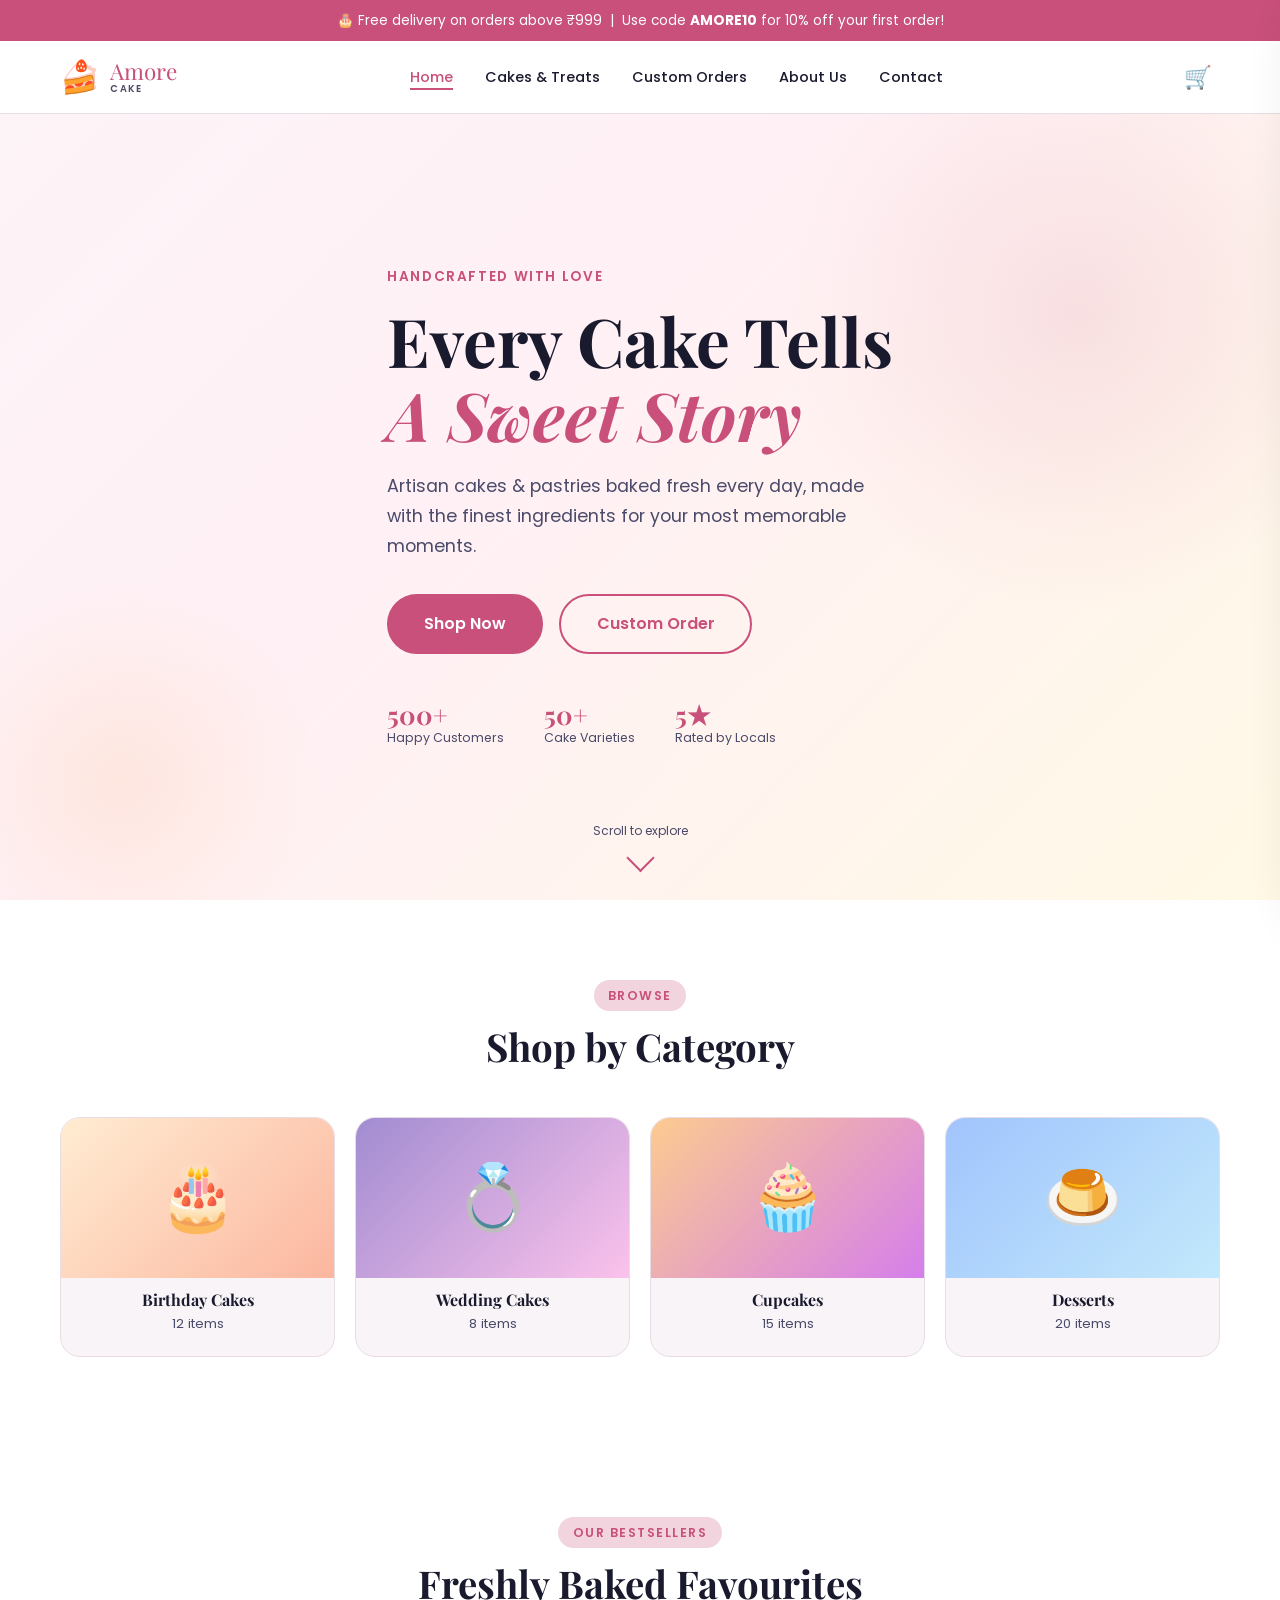
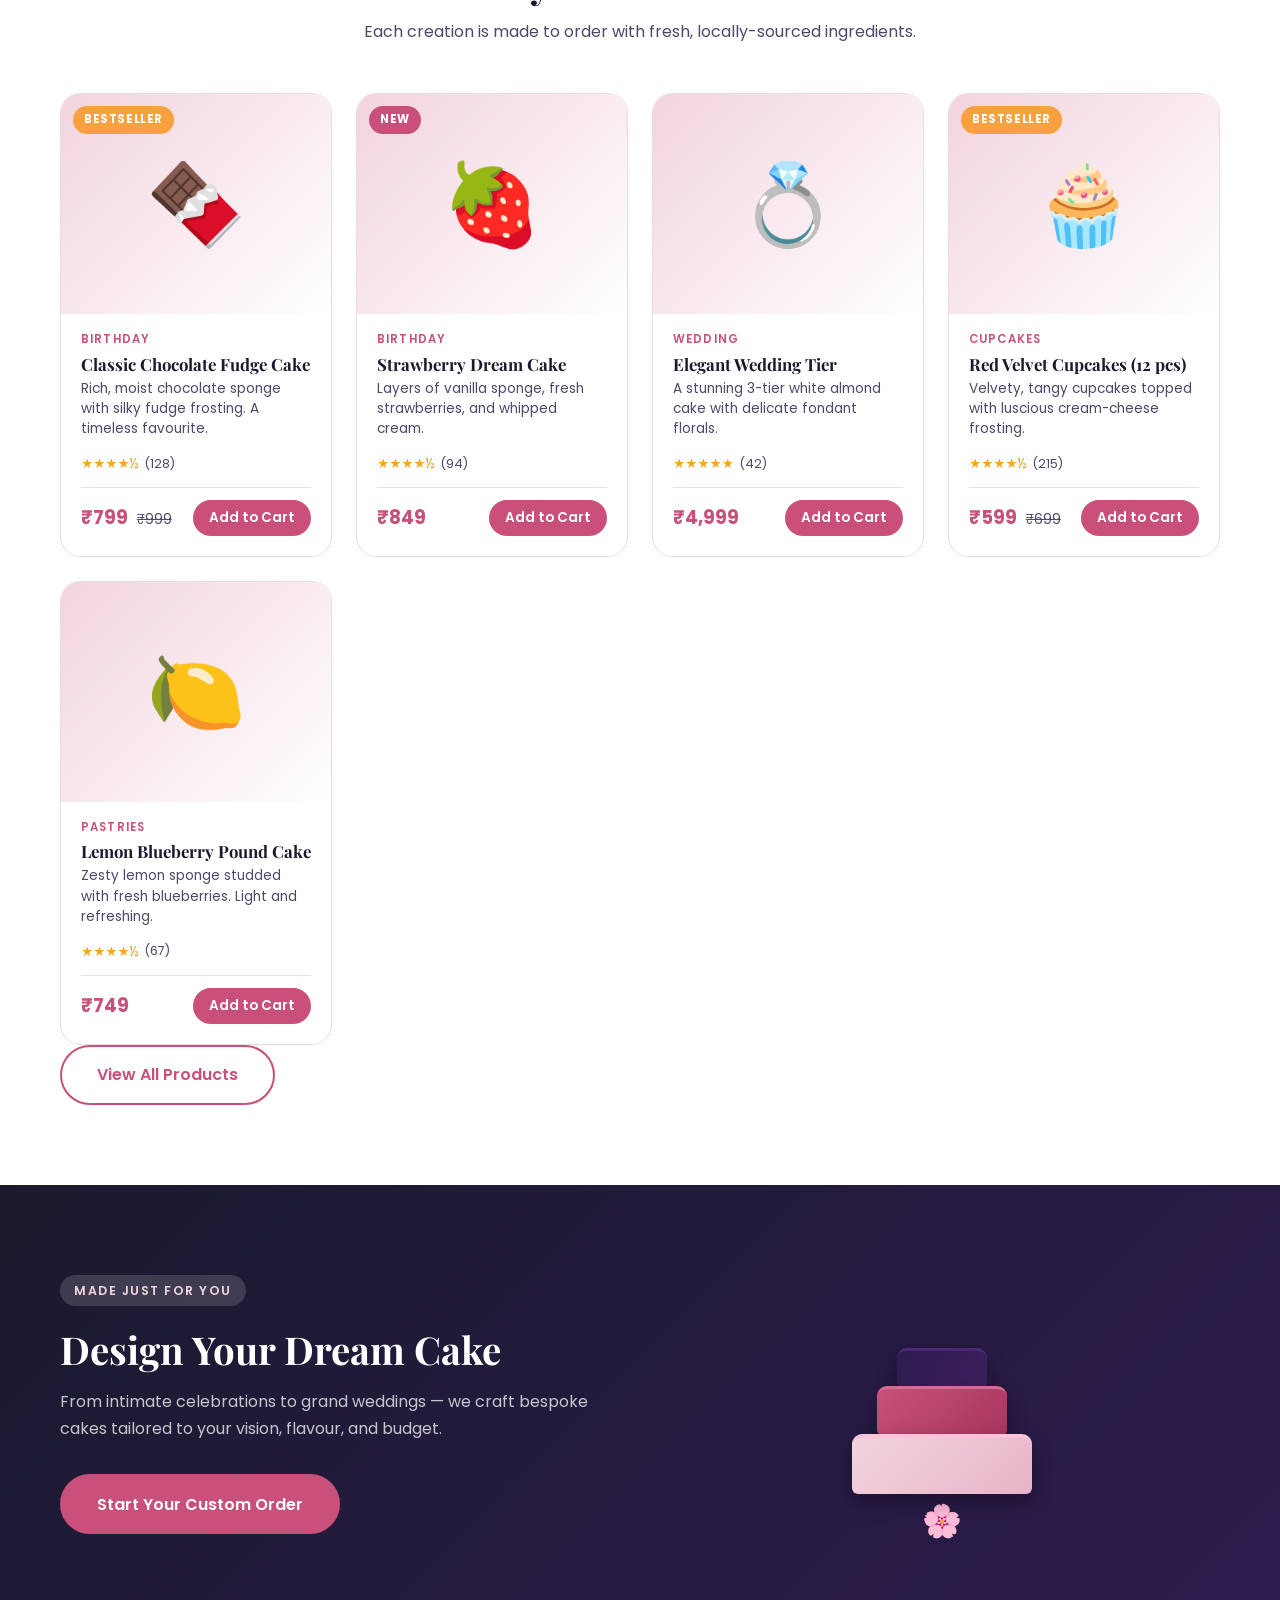
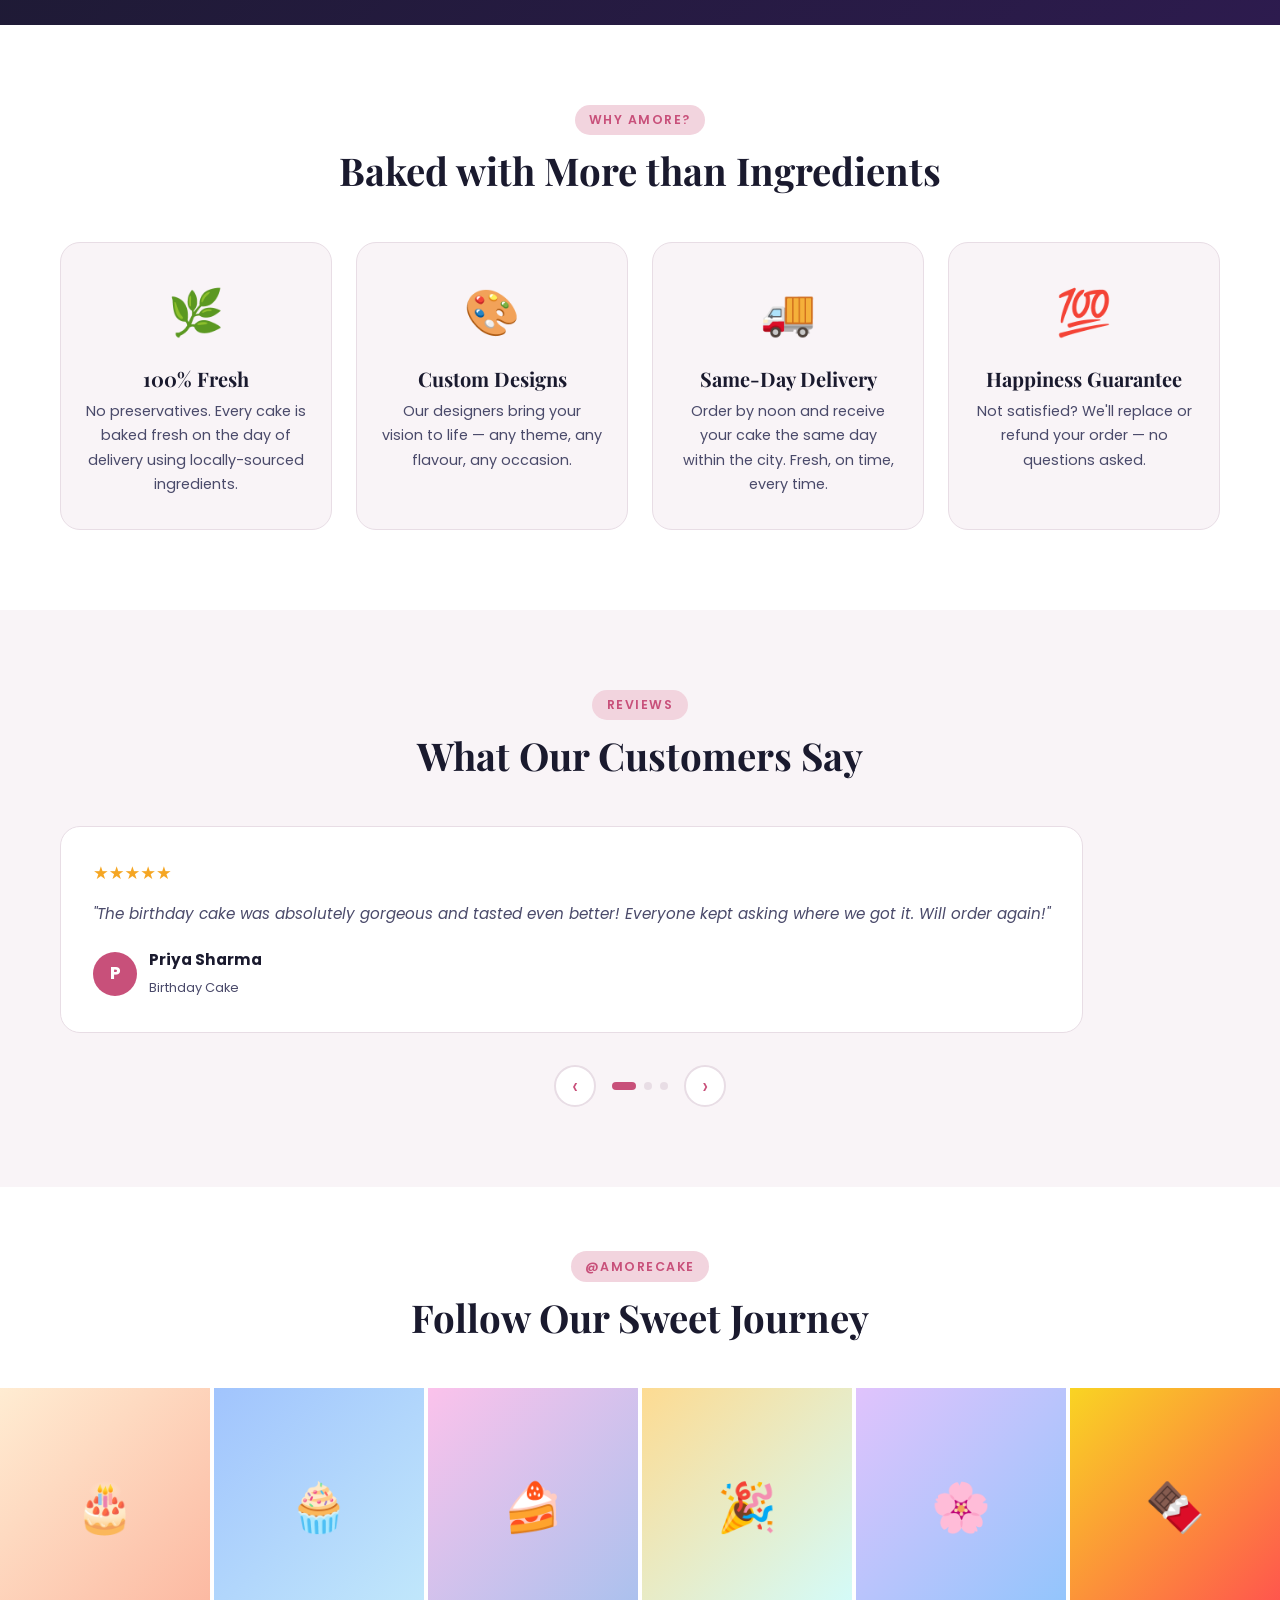
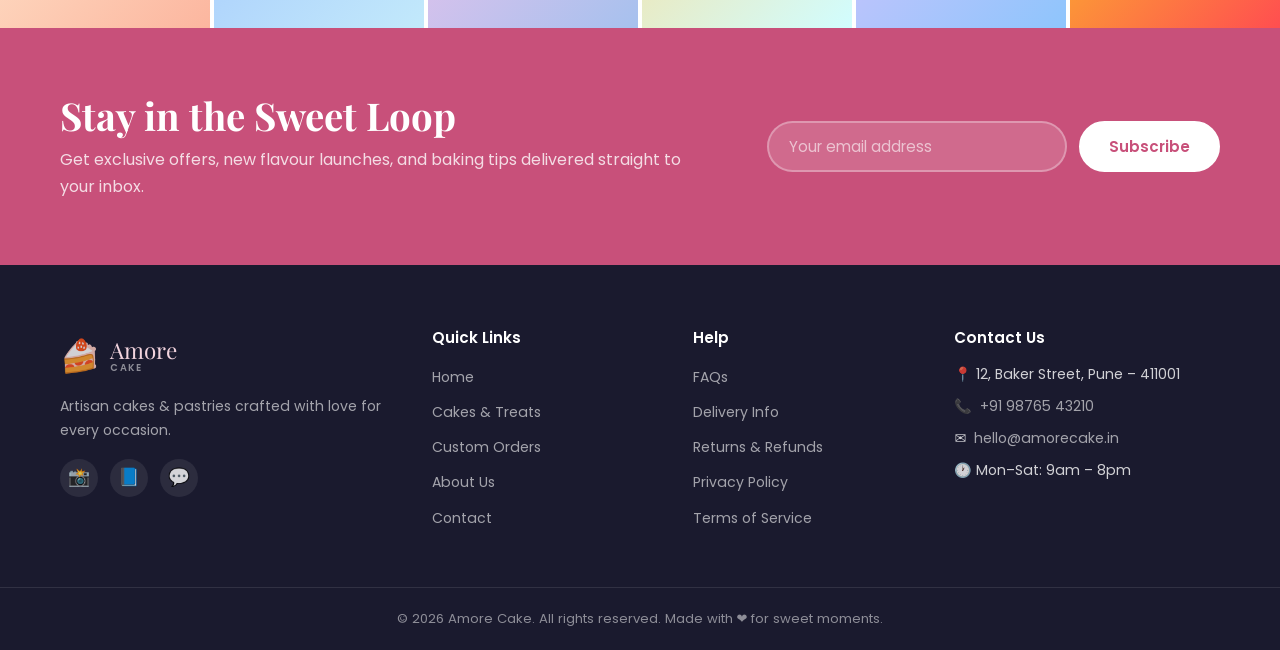
==== index.html @ 4c676cd7 "feat: build complete Amore Cake e-commerce website Co-authored-by: bms2025atulchaurasiya-droid <2243" ====
<!DOCTYPE html>
<html lang="en">
<head>
  <meta charset="UTF-8" />
  <meta name="viewport" content="width=device-width, initial-scale=1.0" />
  <title>Amore Cake – Handcrafted Cakes &amp; Pastries</title>
  <meta name="description" content="Amore Cake – artisan cakes and pastries baked fresh daily. Order custom cakes, cupcakes, and more for every occasion." />
  <link rel="preconnect" href="https://fonts.googleapis.com" />
  <link rel="preconnect" href="https://fonts.gstatic.com" crossorigin />
  <link href="https://fonts.googleapis.com/css2?family=Playfair+Display:ital,wght@0,400;0,700;1,400&family=Poppins:wght@300;400;500;600&display=swap" rel="stylesheet" />
  <link rel="stylesheet" href="css/style.css" />
</head>
<body>

  <!-- ===== ANNOUNCEMENT BAR ===== -->
  <div class="announcement-bar">
    🎂 Free delivery on orders above ₹999 &nbsp;|&nbsp; Use code <strong>AMORE10</strong> for 10% off your first order!
  </div>

  <!-- ===== HEADER / NAV ===== -->
  <header class="site-header" id="site-header">
    <div class="container header-inner">
      <a href="index.html" class="logo">
        <span class="logo-icon">🍰</span>
        <div class="logo-text">
          <span class="logo-main">Amore</span>
          <span class="logo-sub">CAKE</span>
        </div>
      </a>

      <nav class="main-nav" id="main-nav">
        <ul>
          <li><a href="index.html" class="active">Home</a></li>
          <li><a href="products.html">Cakes &amp; Treats</a></li>
          <li><a href="products.html#custom">Custom Orders</a></li>
          <li><a href="about.html">About Us</a></li>
          <li><a href="about.html#contact">Contact</a></li>
        </ul>
      </nav>

      <div class="header-actions">
        <button class="btn-icon cart-toggle" id="cart-toggle" aria-label="Shopping cart">
          🛒
          <span class="cart-count" id="cart-count">0</span>
        </button>
        <button class="btn-hamburger" id="hamburger" aria-label="Toggle menu">
          <span></span><span></span><span></span>
        </button>
      </div>
    </div>
  </header>

  <!-- ===== CART DRAWER ===== -->
  <div class="cart-overlay" id="cart-overlay"></div>
  <aside class="cart-drawer" id="cart-drawer" aria-label="Shopping cart">
    <div class="cart-header">
      <h2>Your Cart</h2>
      <button class="btn-icon cart-close" id="cart-close" aria-label="Close cart">✕</button>
    </div>
    <div class="cart-items" id="cart-items">
      <p class="cart-empty">Your cart is empty 🍰</p>
    </div>
    <div class="cart-footer" id="cart-footer" style="display:none">
      <div class="cart-subtotal">
        <span>Subtotal</span>
        <span id="cart-subtotal">₹0</span>
      </div>
      <p class="cart-note">Shipping calculated at checkout</p>
      <a href="#" class="btn btn-primary btn-block">Proceed to Checkout</a>
    </div>
  </aside>

  <!-- ===== HERO ===== -->
  <section class="hero">
    <div class="hero-bg"></div>
    <div class="container hero-content">
      <span class="hero-eyebrow">Handcrafted with Love</span>
      <h1 class="hero-title">Every Cake Tells<br /><em>A Sweet Story</em></h1>
      <p class="hero-desc">Artisan cakes &amp; pastries baked fresh every day, made with the finest ingredients for your most memorable moments.</p>
      <div class="hero-actions">
        <a href="products.html" class="btn btn-primary btn-lg">Shop Now</a>
        <a href="products.html#custom" class="btn btn-outline btn-lg">Custom Order</a>
      </div>
      <div class="hero-stats">
        <div class="stat"><strong>500+</strong><span>Happy Customers</span></div>
        <div class="stat"><strong>50+</strong><span>Cake Varieties</span></div>
        <div class="stat"><strong>5★</strong><span>Rated by Locals</span></div>
      </div>
    </div>
    <div class="hero-scroll-hint">
      <span>Scroll to explore</span>
      <div class="scroll-arrow"></div>
    </div>
  </section>

  <!-- ===== CATEGORIES ===== -->
  <section class="section categories-section">
    <div class="container">
      <div class="section-header">
        <span class="section-tag">Browse</span>
        <h2>Shop by Category</h2>
      </div>
      <div class="categories-grid">
        <a href="products.html?cat=birthday" class="category-card">
          <div class="category-img cat-birthday"></div>
          <h3>Birthday Cakes</h3>
          <span>12 items</span>
        </a>
        <a href="products.html?cat=wedding" class="category-card">
          <div class="category-img cat-wedding"></div>
          <h3>Wedding Cakes</h3>
          <span>8 items</span>
        </a>
        <a href="products.html?cat=cupcakes" class="category-card">
          <div class="category-img cat-cupcakes"></div>
          <h3>Cupcakes</h3>
          <span>15 items</span>
        </a>
        <a href="products.html?cat=desserts" class="category-card">
          <div class="category-img cat-desserts"></div>
          <h3>Desserts</h3>
          <span>20 items</span>
        </a>
      </div>
    </div>
  </section>

  <!-- ===== FEATURED PRODUCTS ===== -->
  <section class="section products-section" id="featured">
    <div class="container">
      <div class="section-header">
        <span class="section-tag">Our Bestsellers</span>
        <h2>Freshly Baked Favourites</h2>
        <p>Each creation is made to order with fresh, locally-sourced ingredients.</p>
      </div>
      <div class="products-grid" id="featured-grid">
        <!-- Dynamically rendered by JS -->
      </div>
      <div class="section-cta">
        <a href="products.html" class="btn btn-outline btn-lg">View All Products</a>
      </div>
    </div>
  </section>

  <!-- ===== CUSTOM ORDER BANNER ===== -->
  <section class="custom-banner">
    <div class="container custom-banner-inner">
      <div class="custom-banner-text">
        <span class="section-tag light">Made Just for You</span>
        <h2>Design Your Dream Cake</h2>
        <p>From intimate celebrations to grand weddings — we craft bespoke cakes tailored to your vision, flavour, and budget.</p>
        <a href="products.html#custom" class="btn btn-primary btn-lg">Start Your Custom Order</a>
      </div>
      <div class="custom-banner-visual">
        <div class="cake-3d">
          <div class="cake-tier tier-3"></div>
          <div class="cake-tier tier-2"></div>
          <div class="cake-tier tier-1"></div>
          <div class="cake-topper">🌸</div>
        </div>
      </div>
    </div>
  </section>

  <!-- ===== WHY US ===== -->
  <section class="section why-section">
    <div class="container">
      <div class="section-header">
        <span class="section-tag">Why Amore?</span>
        <h2>Baked with More than Ingredients</h2>
      </div>
      <div class="why-grid">
        <div class="why-card">
          <div class="why-icon">🌿</div>
          <h3>100% Fresh</h3>
          <p>No preservatives. Every cake is baked fresh on the day of delivery using locally-sourced ingredients.</p>
        </div>
        <div class="why-card">
          <div class="why-icon">🎨</div>
          <h3>Custom Designs</h3>
          <p>Our designers bring your vision to life — any theme, any flavour, any occasion.</p>
        </div>
        <div class="why-card">
          <div class="why-icon">🚚</div>
          <h3>Same-Day Delivery</h3>
          <p>Order by noon and receive your cake the same day within the city. Fresh, on time, every time.</p>
        </div>
        <div class="why-card">
          <div class="why-icon">💯</div>
          <h3>Happiness Guarantee</h3>
          <p>Not satisfied? We'll replace or refund your order — no questions asked.</p>
        </div>
      </div>
    </div>
  </section>

  <!-- ===== TESTIMONIALS ===== -->
  <section class="section testimonials-section">
    <div class="container">
      <div class="section-header">
        <span class="section-tag">Reviews</span>
        <h2>What Our Customers Say</h2>
      </div>
      <div class="testimonials-carousel" id="testimonials-carousel">
        <div class="testimonial-track" id="testimonial-track">
          <div class="testimonial-card">
            <div class="testimonial-stars">★★★★★</div>
            <p>"The birthday cake was absolutely gorgeous and tasted even better! Everyone kept asking where we got it. Will order again!"</p>
            <div class="testimonial-author">
              <div class="author-avatar">P</div>
              <div><strong>Priya Sharma</strong><span>Birthday Cake</span></div>
            </div>
          </div>
          <div class="testimonial-card">
            <div class="testimonial-stars">★★★★★</div>
            <p>"Ordered a 3-tier wedding cake and it was nothing short of perfection. The team was professional and delivered on time."</p>
            <div class="testimonial-author">
              <div class="author-avatar">R</div>
              <div><strong>Rahul &amp; Neha</strong><span>Wedding Cake</span></div>
            </div>
          </div>
          <div class="testimonial-card">
            <div class="testimonial-stars">★★★★★</div>
            <p>"The red velvet cupcakes are to die for. I order a dozen every week. Best cupcakes in the city, hands down!"</p>
            <div class="testimonial-author">
              <div class="author-avatar">A</div>
              <div><strong>Anika Joshi</strong><span>Cupcakes</span></div>
            </div>
          </div>
          <div class="testimonial-card">
            <div class="testimonial-stars">★★★★★</div>
            <p>"Custom cake for my daughter's graduation — the design matched exactly what I described. Truly impressive work!"</p>
            <div class="testimonial-author">
              <div class="author-avatar">S</div>
              <div><strong>Sunita Verma</strong><span>Custom Cake</span></div>
            </div>
          </div>
          <div class="testimonial-card">
            <div class="testimonial-stars">★★★★★</div>
            <p>"Same-day delivery actually worked! Got the cake within 3 hours of ordering. Tasted amazing and looked stunning."</p>
            <div class="testimonial-author">
              <div class="author-avatar">K</div>
              <div><strong>Karan Mehta</strong><span>Same-Day Delivery</span></div>
            </div>
          </div>
        </div>
      </div>
      <div class="carousel-controls">
        <button class="carousel-btn" id="carousel-prev" aria-label="Previous">‹</button>
        <div class="carousel-dots" id="carousel-dots"></div>
        <button class="carousel-btn" id="carousel-next" aria-label="Next">›</button>
      </div>
    </div>
  </section>

  <!-- ===== INSTAGRAM / GALLERY STRIP ===== -->
  <section class="gallery-section">
    <div class="container">
      <div class="section-header">
        <span class="section-tag">@amorecake</span>
        <h2>Follow Our Sweet Journey</h2>
      </div>
    </div>
    <div class="gallery-strip">
      <div class="gallery-item gi-1"></div>
      <div class="gallery-item gi-2"></div>
      <div class="gallery-item gi-3"></div>
      <div class="gallery-item gi-4"></div>
      <div class="gallery-item gi-5"></div>
      <div class="gallery-item gi-6"></div>
    </div>
  </section>

  <!-- ===== NEWSLETTER ===== -->
  <section class="newsletter-section">
    <div class="container newsletter-inner">
      <div class="newsletter-text">
        <h2>Stay in the Sweet Loop</h2>
        <p>Get exclusive offers, new flavour launches, and baking tips delivered straight to your inbox.</p>
      </div>
      <form class="newsletter-form" id="newsletter-form">
        <input type="email" placeholder="Your email address" required aria-label="Email address" />
        <button type="submit" class="btn btn-primary">Subscribe</button>
      </form>
    </div>
  </section>

  <!-- ===== FOOTER ===== -->
  <footer class="site-footer">
    <div class="container footer-grid">
      <div class="footer-brand">
        <a href="index.html" class="logo">
          <span class="logo-icon">🍰</span>
          <div class="logo-text">
            <span class="logo-main">Amore</span>
            <span class="logo-sub">CAKE</span>
          </div>
        </a>
        <p>Artisan cakes &amp; pastries crafted with love for every occasion.</p>
        <div class="social-links">
          <a href="#" aria-label="Instagram" class="social-link">📸</a>
          <a href="#" aria-label="Facebook" class="social-link">📘</a>
          <a href="#" aria-label="WhatsApp" class="social-link">💬</a>
        </div>
      </div>

      <div class="footer-links">
        <h4>Quick Links</h4>
        <ul>
          <li><a href="index.html">Home</a></li>
          <li><a href="products.html">Cakes &amp; Treats</a></li>
          <li><a href="products.html#custom">Custom Orders</a></li>
          <li><a href="about.html">About Us</a></li>
          <li><a href="about.html#contact">Contact</a></li>
        </ul>
      </div>

      <div class="footer-links">
        <h4>Help</h4>
        <ul>
          <li><a href="#">FAQs</a></li>
          <li><a href="#">Delivery Info</a></li>
          <li><a href="#">Returns &amp; Refunds</a></li>
          <li><a href="#">Privacy Policy</a></li>
          <li><a href="#">Terms of Service</a></li>
        </ul>
      </div>

      <div class="footer-contact">
        <h4>Contact Us</h4>
        <ul>
          <li>📍 12, Baker Street, Pune – 411001</li>
          <li>📞 <a href="tel:+919876543210">+91 98765 43210</a></li>
          <li>✉️ <a href="mailto:hello@amorecake.in">hello@amorecake.in</a></li>
          <li>🕐 Mon–Sat: 9am – 8pm</li>
        </ul>
      </div>
    </div>
    <div class="footer-bottom">
      <p>&copy; 2026 Amore Cake. All rights reserved. Made with ❤️ for sweet moments.</p>
    </div>
  </footer>

  <!-- ===== TOAST NOTIFICATION ===== -->
  <div class="toast" id="toast"></div>

  <script src="js/main.js"></script>
</body>
</html>
---- css/style.css ----
/* =========================================================
   Amore Cake – Global Stylesheet
   ========================================================= */

/* ---------- CSS Custom Properties ---------- */
:root {
  --color-primary:   #c8507a;
  --color-primary-d: #a8365e;
  --color-primary-l: #f2d4de;
  --color-accent:    #f9a03f;
  --color-dark:      #1a1a2e;
  --color-mid:       #4a4a6a;
  --color-light:     #f9f4f7;
  --color-white:     #ffffff;
  --color-border:    #e8dde5;

  --font-heading: 'Playfair Display', Georgia, serif;
  --font-body:    'Poppins', system-ui, sans-serif;

  --radius-sm:  6px;
  --radius-md:  12px;
  --radius-lg:  20px;
  --radius-xl:  30px;

  --shadow-sm:  0 2px 8px rgba(0,0,0,.06);
  --shadow-md:  0 6px 24px rgba(0,0,0,.10);
  --shadow-lg:  0 16px 48px rgba(0,0,0,.14);

  --transition: .25s cubic-bezier(.4,0,.2,1);

  --container: 1200px;
  --header-h:  72px;
}

/* ---------- Reset ---------- */
*, *::before, *::after { box-sizing: border-box; margin: 0; padding: 0; }
html { scroll-behavior: smooth; font-size: 16px; }
body {
  font-family: var(--font-body);
  color: var(--color-dark);
  background: var(--color-white);
  line-height: 1.7;
  overflow-x: hidden;
}
img { max-width: 100%; display: block; }
a { color: inherit; text-decoration: none; }
ul { list-style: none; }
button { cursor: pointer; border: none; background: none; font-family: inherit; }
input, select, textarea { font-family: inherit; }

/* ---------- Typography ---------- */
h1, h2, h3, h4 { font-family: var(--font-heading); line-height: 1.2; }
h1 { font-size: clamp(2rem, 5vw, 3.5rem); }
h2 { font-size: clamp(1.6rem, 3vw, 2.4rem); }
h3 { font-size: 1.25rem; }
p  { color: var(--color-mid); }
em { color: var(--color-primary); font-style: italic; }

/* ---------- Layout Utilities ---------- */
.container {
  max-width: var(--container);
  margin: 0 auto;
  padding: 0 1.25rem;
}
.section { padding: 5rem 0; }
.section-header {
  text-align: center;
  margin-bottom: 3rem;
}
.section-header p { max-width: 560px; margin: .75rem auto 0; }

/* ---------- Section Tag ---------- */
.section-tag {
  display: inline-block;
  font-size: .78rem;
  font-weight: 600;
  letter-spacing: .12em;
  text-transform: uppercase;
  color: var(--color-primary);
  background: var(--color-primary-l);
  padding: .3rem .9rem;
  border-radius: var(--radius-xl);
  margin-bottom: .75rem;
}
.section-tag.light {
  color: var(--color-primary-l);
  background: rgba(255,255,255,.15);
}

/* ---------- Buttons ---------- */
.btn {
  display: inline-flex;
  align-items: center;
  justify-content: center;
  gap: .5rem;
  padding: .75rem 1.75rem;
  border-radius: var(--radius-xl);
  font-size: .95rem;
  font-weight: 600;
  transition: var(--transition);
  cursor: pointer;
  border: 2px solid transparent;
}
.btn-primary {
  background: var(--color-primary);
  color: var(--color-white);
  border-color: var(--color-primary);
}
.btn-primary:hover {
  background: var(--color-primary-d);
  border-color: var(--color-primary-d);
  transform: translateY(-2px);
  box-shadow: 0 8px 20px rgba(200,80,122,.35);
}
.btn-outline {
  background: transparent;
  color: var(--color-primary);
  border-color: var(--color-primary);
}
.btn-outline:hover {
  background: var(--color-primary);
  color: var(--color-white);
  transform: translateY(-2px);
}
.btn-lg  { padding: .9rem 2.2rem; font-size: 1rem; }
.btn-block { width: 100%; }
.btn-icon {
  position: relative;
  font-size: 1.4rem;
  padding: .35rem .5rem;
  border-radius: 50%;
  transition: var(--transition);
}
.btn-icon:hover { background: var(--color-primary-l); }

/* ---------- Announcement Bar ---------- */
.announcement-bar {
  background: var(--color-primary);
  color: var(--color-white);
  text-align: center;
  font-size: .85rem;
  padding: .55rem 1rem;
  position: relative;
  z-index: 101;
}
.announcement-bar strong { font-weight: 700; }

/* ---------- Header ---------- */
.site-header {
  position: sticky;
  top: 0;
  z-index: 100;
  background: rgba(255,255,255,.95);
  backdrop-filter: blur(12px);
  border-bottom: 1px solid var(--color-border);
  transition: box-shadow var(--transition);
}
.site-header.scrolled { box-shadow: var(--shadow-md); }
.header-inner {
  display: flex;
  align-items: center;
  justify-content: space-between;
  height: var(--header-h);
}

/* Logo */
.logo { display: flex; align-items: center; gap: .6rem; }
.logo-icon { font-size: 2rem; }
.logo-text { display: flex; flex-direction: column; line-height: 1.1; }
.logo-main { font-family: var(--font-heading); font-size: 1.4rem; color: var(--color-primary); }
.logo-sub  { font-size: .6rem; font-weight: 600; letter-spacing: .2em; color: var(--color-mid); }

/* Main Nav */
.main-nav ul {
  display: flex;
  gap: 2rem;
  align-items: center;
}
.main-nav a {
  font-size: .9rem;
  font-weight: 500;
  color: var(--color-dark);
  position: relative;
  padding-bottom: 3px;
}
.main-nav a::after {
  content: '';
  position: absolute;
  bottom: 0; left: 0;
  width: 0; height: 2px;
  background: var(--color-primary);
  transition: width var(--transition);
}
.main-nav a:hover::after,
.main-nav a.active::after { width: 100%; }
.main-nav a.active { color: var(--color-primary); }

/* Header Actions */
.header-actions { display: flex; align-items: center; gap: .75rem; }

/* Cart Count */
.cart-count {
  position: absolute;
  top: -4px; right: -4px;
  background: var(--color-primary);
  color: white;
  font-size: .6rem;
  font-weight: 700;
  width: 18px; height: 18px;
  border-radius: 50%;
  display: flex;
  align-items: center;
  justify-content: center;
  pointer-events: none;
}

/* Hamburger */
.btn-hamburger {
  display: none;
  flex-direction: column;
  gap: 5px;
  padding: .4rem;
  border-radius: var(--radius-sm);
}
.btn-hamburger span {
  display: block;
  width: 24px; height: 2px;
  background: var(--color-dark);
  transition: var(--transition);
}
.btn-hamburger.open span:nth-child(1) { transform: rotate(45deg) translate(5px, 5px); }
.btn-hamburger.open span:nth-child(2) { opacity: 0; }
.btn-hamburger.open span:nth-child(3) { transform: rotate(-45deg) translate(5px, -5px); }

/* ---------- Cart Drawer ---------- */
.cart-overlay {
  display: none;
  position: fixed;
  inset: 0;
  background: rgba(0,0,0,.4);
  z-index: 200;
}
.cart-overlay.open { display: block; }
.cart-drawer {
  position: fixed;
  top: 0; right: -420px;
  width: 400px; max-width: 95vw;
  height: 100%;
  background: white;
  z-index: 201;
  box-shadow: var(--shadow-lg);
  display: flex;
  flex-direction: column;
  transition: right .35s cubic-bezier(.4,0,.2,1);
}
.cart-drawer.open { right: 0; }
.cart-header {
  display: flex;
  align-items: center;
  justify-content: space-between;
  padding: 1.25rem 1.5rem;
  border-bottom: 1px solid var(--color-border);
}
.cart-header h2 { font-size: 1.2rem; }
.cart-items {
  flex: 1;
  overflow-y: auto;
  padding: 1rem 1.5rem;
}
.cart-empty {
  text-align: center;
  padding: 3rem 0;
  color: var(--color-mid);
  font-size: 1rem;
}
.cart-item {
  display: flex;
  align-items: flex-start;
  gap: 1rem;
  padding: 1rem 0;
  border-bottom: 1px solid var(--color-border);
}
.cart-item-img {
  width: 64px; height: 64px;
  border-radius: var(--radius-md);
  background: var(--color-primary-l);
  display: flex;
  align-items: center;
  justify-content: center;
  font-size: 2rem;
  flex-shrink: 0;
}
.cart-item-info { flex: 1; }
.cart-item-info h4 { font-size: .95rem; font-family: var(--font-body); margin-bottom: .2rem; }
.cart-item-info .cart-item-price { color: var(--color-primary); font-weight: 600; font-size: .9rem; }
.cart-item-qty {
  display: flex;
  align-items: center;
  gap: .5rem;
  margin-top: .4rem;
}
.qty-btn {
  width: 26px; height: 26px;
  border: 1px solid var(--color-border);
  border-radius: 50%;
  display: flex;
  align-items: center;
  justify-content: center;
  font-size: 1rem;
  transition: var(--transition);
  cursor: pointer;
  background: white;
}
.qty-btn:hover { border-color: var(--color-primary); color: var(--color-primary); }
.qty-num { font-weight: 600; font-size: .9rem; min-width: 1.5rem; text-align: center; }
.cart-item-remove {
  font-size: 1rem;
  color: var(--color-mid);
  align-self: center;
  padding: .3rem;
  transition: var(--transition);
}
.cart-item-remove:hover { color: var(--color-primary); }
.cart-footer {
  padding: 1.25rem 1.5rem;
  border-top: 1px solid var(--color-border);
}
.cart-subtotal {
  display: flex;
  justify-content: space-between;
  font-weight: 600;
  font-size: 1rem;
  margin-bottom: .5rem;
}
.cart-subtotal span:last-child { color: var(--color-primary); }
.cart-note { font-size: .82rem; color: var(--color-mid); margin-bottom: 1rem; }

/* ---------- Hero ---------- */
.hero {
  position: relative;
  min-height: calc(100vh - var(--header-h) - 42px);
  display: flex;
  align-items: center;
  overflow: hidden;
}
.hero-bg {
  position: absolute;
  inset: 0;
  background: linear-gradient(135deg, #fdf4f8 0%, #fff0f5 40%, #fff9e6 100%);
  z-index: 0;
}
.hero-bg::before {
  content: '';
  position: absolute;
  top: -100px; right: -100px;
  width: 600px; height: 600px;
  border-radius: 50%;
  background: radial-gradient(circle, rgba(200,80,122,.12) 0%, transparent 70%);
}
.hero-bg::after {
  content: '';
  position: absolute;
  bottom: -80px; left: -80px;
  width: 400px; height: 400px;
  border-radius: 50%;
  background: radial-gradient(circle, rgba(249,160,63,.12) 0%, transparent 70%);
}
.hero-content {
  position: relative;
  z-index: 1;
  padding: 4rem 1.25rem;
  max-width: 660px;
}
.hero-eyebrow {
  font-size: .85rem;
  font-weight: 600;
  letter-spacing: .12em;
  text-transform: uppercase;
  color: var(--color-primary);
  display: block;
  margin-bottom: 1rem;
}
.hero-title {
  font-size: clamp(2.6rem, 5.5vw, 4.2rem);
  line-height: 1.1;
  margin-bottom: 1.25rem;
  color: var(--color-dark);
}
.hero-desc { font-size: 1.1rem; max-width: 480px; margin-bottom: 2rem; }
.hero-actions { display: flex; gap: 1rem; flex-wrap: wrap; margin-bottom: 3rem; }
.hero-stats {
  display: flex;
  gap: 2.5rem;
}
.stat { display: flex; flex-direction: column; }
.stat strong { font-size: 1.6rem; font-family: var(--font-heading); color: var(--color-primary); line-height: 1; }
.stat span { font-size: .78rem; color: var(--color-mid); }
.hero-scroll-hint {
  position: absolute;
  bottom: 2rem;
  left: 50%;
  transform: translateX(-50%);
  display: flex;
  flex-direction: column;
  align-items: center;
  gap: .4rem;
  font-size: .75rem;
  color: var(--color-mid);
  z-index: 1;
  animation: fadeInUp 1s ease .8s both;
}
.scroll-arrow {
  width: 20px; height: 20px;
  border-right: 2px solid var(--color-primary);
  border-bottom: 2px solid var(--color-primary);
  transform: rotate(45deg);
  animation: bounce .8s infinite alternate;
}
@keyframes bounce { from { transform: rotate(45deg) translateY(0); } to { transform: rotate(45deg) translateY(5px); } }
@keyframes fadeInUp { from { opacity: 0; transform: translateX(-50%) translateY(20px); } to { opacity: 1; transform: translateX(-50%) translateY(0); } }

/* ---------- Page Hero (inner pages) ---------- */
.page-hero {
  background: linear-gradient(135deg, var(--color-primary) 0%, var(--color-primary-d) 100%);
  color: white;
  text-align: center;
  padding: 5rem 1.25rem 4rem;
  margin-top: 0;
}
.page-hero h1 { color: white; margin-bottom: .75rem; }
.page-hero p { color: rgba(255,255,255,.85); font-size: 1.1rem; max-width: 540px; margin: 0 auto; }

/* ---------- Categories ---------- */
.categories-grid {
  display: grid;
  grid-template-columns: repeat(4, 1fr);
  gap: 1.25rem;
}
.category-card {
  border-radius: var(--radius-lg);
  overflow: hidden;
  text-decoration: none;
  background: var(--color-light);
  border: 1px solid var(--color-border);
  transition: var(--transition);
  text-align: center;
  padding-bottom: 1.25rem;
}
.category-card:hover { transform: translateY(-6px); box-shadow: var(--shadow-md); }
.category-card h3 { font-size: 1rem; margin-top: .75rem; color: var(--color-dark); }
.category-card span { font-size: .82rem; color: var(--color-mid); }
.category-img {
  height: 160px;
  width: 100%;
  display: flex;
  align-items: center;
  justify-content: center;
  font-size: 4rem;
}
.cat-birthday { background: linear-gradient(135deg, #ffecd2, #fcb69f); }
.cat-birthday::after { content: '🎂'; }
.cat-wedding   { background: linear-gradient(135deg, #a18cd1, #fbc2eb); }
.cat-wedding::after   { content: '💍'; }
.cat-cupcakes  { background: linear-gradient(135deg, #fccb90, #d57eeb); }
.cat-cupcakes::after  { content: '🧁'; }
.cat-desserts  { background: linear-gradient(135deg, #a1c4fd, #c2e9fb); }
.cat-desserts::after  { content: '🍮'; }

/* ---------- Products Grid ---------- */
.products-grid {
  display: grid;
  grid-template-columns: repeat(auto-fill, minmax(260px, 1fr));
  gap: 1.5rem;
}

/* Product Card */
.product-card {
  border-radius: var(--radius-lg);
  background: white;
  border: 1px solid var(--color-border);
  overflow: hidden;
  transition: var(--transition);
  position: relative;
}
.product-card:hover { transform: translateY(-6px); box-shadow: var(--shadow-md); }
.product-badge {
  position: absolute;
  top: .75rem; left: .75rem;
  z-index: 2;
  font-size: .72rem;
  font-weight: 700;
  padding: .25rem .7rem;
  border-radius: var(--radius-xl);
  text-transform: uppercase;
  letter-spacing: .05em;
}
.badge-bestseller { background: var(--color-accent); color: white; }
.badge-new        { background: var(--color-primary); color: white; }
.badge-vegan      { background: #5cb85c; color: white; }

.product-img-wrap {
  height: 220px;
  overflow: hidden;
  position: relative;
  display: flex;
  align-items: center;
  justify-content: center;
}
.product-emoji {
  font-size: 5rem;
  line-height: 1;
  transition: transform .4s ease;
}
.product-card:hover .product-emoji { transform: scale(1.12) rotate(-3deg); }
.product-img-wrap .product-overlay {
  position: absolute;
  inset: 0;
  background: rgba(200,80,122,.08);
  opacity: 0;
  transition: var(--transition);
}
.product-card:hover .product-overlay { opacity: 1; }

.product-body { padding: 1rem 1.25rem 1.25rem; }
.product-category {
  font-size: .72rem;
  font-weight: 600;
  letter-spacing: .1em;
  text-transform: uppercase;
  color: var(--color-primary);
  margin-bottom: .25rem;
}
.product-name { font-size: 1.05rem; color: var(--color-dark); margin-bottom: .3rem; }
.product-desc { font-size: .85rem; color: var(--color-mid); margin-bottom: .75rem; line-height: 1.5; }
.product-rating {
  display: flex;
  align-items: center;
  gap: .3rem;
  margin-bottom: .75rem;
}
.stars { color: #f5a623; font-size: .85rem; }
.rating-count { font-size: .78rem; color: var(--color-mid); }
.product-footer {
  display: flex;
  align-items: center;
  justify-content: space-between;
  padding-top: .75rem;
  border-top: 1px solid var(--color-border);
}
.product-price strong { font-size: 1.15rem; color: var(--color-primary); }
.product-price s { font-size: .85rem; color: var(--color-mid); margin-left: .3rem; }
.btn-add-cart {
  background: var(--color-primary);
  color: white;
  border: none;
  border-radius: var(--radius-xl);
  padding: .5rem 1rem;
  font-size: .85rem;
  font-weight: 600;
  transition: var(--transition);
  cursor: pointer;
}
.btn-add-cart:hover { background: var(--color-primary-d); transform: scale(1.04); }

.no-results {
  text-align: center;
  padding: 3rem;
  color: var(--color-mid);
  font-size: 1.05rem;
  grid-column: 1/-1;
}

/* ---------- Custom Order Banner ---------- */
.custom-banner {
  background: linear-gradient(135deg, var(--color-dark) 0%, #2d1b4e 100%);
  color: white;
  padding: 5rem 0;
  overflow: hidden;
}
.custom-banner-inner {
  display: grid;
  grid-template-columns: 1fr 1fr;
  gap: 3rem;
  align-items: center;
}
.custom-banner-text h2 { color: white; margin: .5rem 0 1rem; }
.custom-banner-text p { color: rgba(255,255,255,.75); margin-bottom: 2rem; }

/* 3D Cake Animation */
.cake-3d {
  display: flex;
  flex-direction: column;
  align-items: center;
  justify-content: flex-end;
  height: 280px;
  animation: floatCake 4s ease-in-out infinite;
}
@keyframes floatCake {
  0%, 100% { transform: translateY(0); }
  50%       { transform: translateY(-18px); }
}
.cake-tier {
  border-radius: 10px 10px 6px 6px;
  position: relative;
  box-shadow: 0 8px 20px rgba(0,0,0,.3);
}
.tier-1 {
  width: 180px; height: 60px;
  background: linear-gradient(135deg, #f2d4de, #e8b4c8);
  border-top: 4px solid #fbc2d8;
}
.tier-2 {
  width: 130px; height: 50px;
  background: linear-gradient(135deg, #c8507a, #a8365e);
  border-top: 3px solid #d9698e;
  margin-bottom: -2px;
}
.tier-3 {
  width: 90px; height: 40px;
  background: linear-gradient(135deg, #2d1b4e, #3d2060);
  border-top: 3px solid #4a2875;
  margin-bottom: -2px;
}
.cake-topper { font-size: 2rem; margin-bottom: -4px; }

/* ---------- Why Us ---------- */
.why-grid {
  display: grid;
  grid-template-columns: repeat(4, 1fr);
  gap: 1.5rem;
}
.why-card {
  background: var(--color-light);
  border-radius: var(--radius-lg);
  padding: 2rem 1.5rem;
  text-align: center;
  transition: var(--transition);
  border: 1px solid var(--color-border);
}
.why-card:hover { transform: translateY(-6px); box-shadow: var(--shadow-md); background: white; }
.why-icon { font-size: 2.8rem; margin-bottom: 1rem; }
.why-card h3 { margin-bottom: .5rem; }
.why-card p { font-size: .9rem; }

/* ---------- Testimonials ---------- */
.testimonials-section { background: var(--color-light); }
.testimonials-carousel { overflow: hidden; }
.testimonial-track {
  display: flex;
  gap: 1.5rem;
  transition: transform .45s cubic-bezier(.4,0,.2,1);
}
.testimonial-card {
  min-width: calc(33.333% - 1rem);
  background: white;
  border-radius: var(--radius-lg);
  padding: 2rem;
  border: 1px solid var(--color-border);
  flex-shrink: 0;
}
.testimonial-stars { color: #f5a623; font-size: 1.1rem; margin-bottom: .75rem; }
.testimonial-card p { font-size: .95rem; margin-bottom: 1.25rem; font-style: italic; }
.testimonial-author { display: flex; align-items: center; gap: .75rem; }
.author-avatar {
  width: 44px; height: 44px;
  border-radius: 50%;
  background: var(--color-primary);
  color: white;
  display: flex;
  align-items: center;
  justify-content: center;
  font-weight: 700;
  font-size: 1.1rem;
  flex-shrink: 0;
}
.testimonial-author div strong { display: block; font-size: .95rem; }
.testimonial-author div span  { font-size: .8rem; color: var(--color-mid); }
.carousel-controls {
  display: flex;
  align-items: center;
  justify-content: center;
  gap: 1rem;
  margin-top: 2rem;
}
.carousel-btn {
  width: 42px; height: 42px;
  border-radius: 50%;
  background: white;
  border: 2px solid var(--color-border);
  font-size: 1.4rem;
  color: var(--color-primary);
  display: flex;
  align-items: center;
  justify-content: center;
  transition: var(--transition);
  cursor: pointer;
}
.carousel-btn:hover { background: var(--color-primary); color: white; border-color: var(--color-primary); }
.carousel-dots { display: flex; gap: .5rem; }
.carousel-dot {
  width: 8px; height: 8px;
  border-radius: 50%;
  background: var(--color-border);
  transition: var(--transition);
  cursor: pointer;
  border: none;
}
.carousel-dot.active { background: var(--color-primary); width: 24px; border-radius: 4px; }

/* ---------- Gallery Strip ---------- */
.gallery-section { padding: 4rem 0 0; }
.gallery-strip {
  display: flex;
  height: 240px;
  margin-top: 2rem;
  gap: 4px;
}
.gallery-item {
  flex: 1;
  overflow: hidden;
  position: relative;
  cursor: pointer;
  display: flex;
  align-items: center;
  justify-content: center;
  font-size: 3rem;
  transition: flex .35s ease;
}
.gallery-item:hover { flex: 2; }
.gi-1 { background: linear-gradient(135deg, #ffecd2 0%, #fcb69f 100%); }
.gi-1::after { content: '🎂'; }
.gi-2 { background: linear-gradient(135deg, #a1c4fd 0%, #c2e9fb 100%); }
.gi-2::after { content: '🧁'; }
.gi-3 { background: linear-gradient(135deg, #fbc2eb 0%, #a6c1ee 100%); }
.gi-3::after { content: '🍰'; }
.gi-4 { background: linear-gradient(135deg, #fddb92 0%, #d1fdff 100%); }
.gi-4::after { content: '🎉'; }
.gi-5 { background: linear-gradient(135deg, #e0c3fc 0%, #8ec5fc 100%); }
.gi-5::after { content: '🌸'; }
.gi-6 { background: linear-gradient(135deg, #f9d423 0%, #ff4e50 100%); }
.gi-6::after { content: '🍫'; }

/* ---------- Newsletter ---------- */
.newsletter-section {
  background: var(--color-primary);
  padding: 4rem 0;
}
.newsletter-inner {
  display: flex;
  align-items: center;
  gap: 3rem;
  justify-content: space-between;
}
.newsletter-text h2 { color: white; margin-bottom: .5rem; }
.newsletter-text p  { color: rgba(255,255,255,.8); }
.newsletter-form { display: flex; gap: .75rem; flex-shrink: 0; }
.newsletter-form input {
  padding: .75rem 1.25rem;
  border-radius: var(--radius-xl);
  border: 2px solid rgba(255,255,255,.3);
  background: rgba(255,255,255,.15);
  color: white;
  width: 300px;
  font-size: .95rem;
  outline: none;
  transition: var(--transition);
}
.newsletter-form input::placeholder { color: rgba(255,255,255,.6); }
.newsletter-form input:focus { border-color: white; background: rgba(255,255,255,.25); }
.newsletter-form .btn-primary {
  background: white;
  color: var(--color-primary);
  border-color: white;
}
.newsletter-form .btn-primary:hover {
  background: var(--color-primary-l);
  border-color: var(--color-primary-l);
  color: var(--color-primary-d);
}

/* ---------- Shop Toolbar ---------- */
.shop-toolbar {
  background: white;
  border-bottom: 1px solid var(--color-border);
  position: sticky;
  top: var(--header-h);
  z-index: 50;
}
.toolbar-inner {
  display: flex;
  align-items: center;
  justify-content: space-between;
  padding: .75rem 1.25rem;
  flex-wrap: wrap;
  gap: .75rem;
}
.filter-tabs { display: flex; gap: .5rem; flex-wrap: wrap; }
.filter-tab {
  padding: .4rem 1rem;
  border-radius: var(--radius-xl);
  font-size: .85rem;
  font-weight: 500;
  border: 1.5px solid var(--color-border);
  background: white;
  color: var(--color-mid);
  transition: var(--transition);
  cursor: pointer;
}
.filter-tab:hover { border-color: var(--color-primary); color: var(--color-primary); }
.filter-tab.active { background: var(--color-primary); color: white; border-color: var(--color-primary); }
.sort-control { display: flex; align-items: center; gap: .5rem; font-size: .9rem; }
.sort-control label { color: var(--color-mid); }
.sort-control select {
  padding: .4rem .8rem;
  border: 1.5px solid var(--color-border);
  border-radius: var(--radius-sm);
  background: white;
  color: var(--color-dark);
  font-size: .88rem;
  cursor: pointer;
  outline: none;
}
.sort-control select:focus { border-color: var(--color-primary); }

/* ---------- Custom Order Form ---------- */
.custom-order-section { background: var(--color-light); }
.custom-order-form {
  max-width: 800px;
  margin: 0 auto;
  background: white;
  border-radius: var(--radius-lg);
  padding: 2.5rem;
  box-shadow: var(--shadow-sm);
  border: 1px solid var(--color-border);
}

/* ---------- Shared Form Styles ---------- */
.form-grid {
  display: grid;
  grid-template-columns: 1fr 1fr;
  gap: 1.25rem;
  margin-bottom: 1.5rem;
}
.form-group { display: flex; flex-direction: column; gap: .4rem; }
.form-group--full { grid-column: 1 / -1; }
.form-group label { font-size: .88rem; font-weight: 600; color: var(--color-dark); }
.form-group input,
.form-group select,
.form-group textarea {
  padding: .7rem 1rem;
  border: 1.5px solid var(--color-border);
  border-radius: var(--radius-md);
  font-size: .95rem;
  color: var(--color-dark);
  background: white;
  outline: none;
  transition: border-color var(--transition);
}
.form-group input:focus,
.form-group select:focus,
.form-group textarea:focus {
  border-color: var(--color-primary);
  box-shadow: 0 0 0 3px rgba(200,80,122,.1);
}
.form-group textarea { resize: vertical; min-height: 120px; }

/* ---------- About Story ---------- */
.about-story { background: var(--color-white); }
.about-story-inner {
  display: grid;
  grid-template-columns: 1fr 1fr;
  gap: 4rem;
  align-items: center;
}
.story-visual {
  background: linear-gradient(135deg, #fdf4f8, #fff0f5);
  border-radius: var(--radius-xl);
  height: 380px;
  display: flex;
  align-items: flex-end;
  justify-content: center;
  padding-bottom: 2rem;
  border: 1px solid var(--color-border);
  overflow: hidden;
}
.story-cake-stack { display: flex; flex-direction: column; align-items: center; }
.s-tier { border-radius: 8px 8px 4px 4px; box-shadow: 0 4px 12px rgba(0,0,0,.15); }
.s1 { width: 160px; height: 55px; background: linear-gradient(135deg, #f2d4de, #e8b4c8); }
.s2 { width: 110px; height: 45px; background: linear-gradient(135deg, #c8507a, #a8365e); margin-bottom: -2px; }
.s3 { width: 75px;  height: 38px; background: linear-gradient(135deg, #9c4a7a, #6d3069); margin-bottom: -2px; }
.s-topper { font-size: 1.8rem; margin-bottom: -4px; }
.about-story-text h2 { margin: .5rem 0 1rem; }
.about-story-text p { margin-bottom: .75rem; }
.story-stats { display: flex; gap: 2rem; margin-top: 1.5rem; }
.s-stat { display: flex; flex-direction: column; }
.s-stat strong { font-size: 1.6rem; font-family: var(--font-heading); color: var(--color-primary); line-height: 1; }
.s-stat span { font-size: .78rem; color: var(--color-mid); }

/* ---------- Team ---------- */
.team-grid {
  display: grid;
  grid-template-columns: repeat(3, 1fr);
  gap: 1.5rem;
}
.team-card {
  background: var(--color-light);
  border-radius: var(--radius-lg);
  padding: 2rem;
  text-align: center;
  border: 1px solid var(--color-border);
  transition: var(--transition);
}
.team-card:hover { transform: translateY(-6px); box-shadow: var(--shadow-md); background: white; }
.team-avatar {
  width: 80px; height: 80px;
  border-radius: 50%;
  display: flex;
  align-items: center;
  justify-content: center;
  font-size: 2rem;
  font-weight: 700;
  color: white;
  margin: 0 auto 1rem;
}
.avatar-1 { background: linear-gradient(135deg, var(--color-primary), var(--color-primary-d)); }
.avatar-2 { background: linear-gradient(135deg, #a18cd1, #7b5ea7); }
.avatar-3 { background: linear-gradient(135deg, var(--color-accent), #e07d20); }
.team-role { font-size: .8rem; color: var(--color-primary); font-weight: 600; letter-spacing: .05em; text-transform: uppercase; display: block; margin-bottom: .6rem; }
.team-card p { font-size: .88rem; }

/* ---------- Values ---------- */
.values-section {
  background: linear-gradient(135deg, var(--color-dark) 0%, #2d1b4e 100%);
  padding: 5rem 0;
}
.values-section .section-header h2 { color: white; }
.values-grid {
  display: grid;
  grid-template-columns: repeat(4, 1fr);
  gap: 1.5rem;
}
.value-item {
  background: rgba(255,255,255,.06);
  border: 1px solid rgba(255,255,255,.1);
  border-radius: var(--radius-lg);
  padding: 2rem 1.5rem;
  transition: var(--transition);
}
.value-item:hover { background: rgba(255,255,255,.1); transform: translateY(-4px); }
.value-num { font-family: var(--font-heading); font-size: 2.5rem; color: var(--color-primary); line-height: 1; margin-bottom: .5rem; }
.value-item h3 { color: white; margin-bottom: .5rem; font-size: 1rem; }
.value-item p  { color: rgba(255,255,255,.7); font-size: .88rem; }

/* ---------- Contact ---------- */
.contact-grid {
  display: grid;
  grid-template-columns: 1fr 1.4fr;
  gap: 3rem;
  align-items: start;
}
.contact-info { display: flex; flex-direction: column; gap: 1.5rem; }
.contact-item { display: flex; gap: 1rem; }
.contact-icon { font-size: 1.5rem; width: 44px; height: 44px; background: var(--color-primary-l); border-radius: var(--radius-md); display: flex; align-items: center; justify-content: center; flex-shrink: 0; }
.contact-item h4 { font-size: .95rem; margin-bottom: .2rem; font-family: var(--font-body); }
.contact-item p, .contact-item a { font-size: .9rem; color: var(--color-mid); }
.contact-item a:hover { color: var(--color-primary); }
.contact-form {
  background: white;
  border-radius: var(--radius-lg);
  padding: 2rem;
  box-shadow: var(--shadow-sm);
  border: 1px solid var(--color-border);
}
.contact-form .form-grid { grid-template-columns: 1fr; }
.contact-form .btn { width: 100%; }

/* ---------- Footer ---------- */
.site-footer { background: var(--color-dark); color: rgba(255,255,255,.8); padding-top: 4rem; }
.footer-grid {
  display: grid;
  grid-template-columns: 1.5fr 1fr 1fr 1.2fr;
  gap: 2.5rem;
  padding-bottom: 3rem;
}
.footer-brand .logo-main { color: var(--color-primary-l); }
.footer-brand .logo-sub  { color: rgba(255,255,255,.5); }
.footer-brand p { font-size: .88rem; margin-top: .75rem; color: rgba(255,255,255,.6); }
.social-links { display: flex; gap: .75rem; margin-top: 1rem; }
.social-link {
  width: 38px; height: 38px;
  background: rgba(255,255,255,.08);
  border-radius: 50%;
  display: flex;
  align-items: center;
  justify-content: center;
  font-size: 1.1rem;
  transition: var(--transition);
}
.social-link:hover { background: var(--color-primary); }
.footer-links h4, .footer-contact h4 { color: white; font-size: .95rem; margin-bottom: 1rem; font-family: var(--font-body); font-weight: 600; }
.footer-links ul li, .footer-contact ul li { margin-bottom: .5rem; }
.footer-links a, .footer-contact a { font-size: .88rem; color: rgba(255,255,255,.6); transition: color var(--transition); }
.footer-links a:hover, .footer-contact a:hover { color: var(--color-primary-l); }
.footer-contact ul li { font-size: .88rem; display: flex; gap: .5rem; align-items: flex-start; }
.footer-bottom {
  border-top: 1px solid rgba(255,255,255,.1);
  padding: 1.25rem 0;
  text-align: center;
}
.footer-bottom p { font-size: .82rem; color: rgba(255,255,255,.5); }

/* ---------- Toast ---------- */
.toast {
  position: fixed;
  bottom: 2rem;
  left: 50%;
  transform: translateX(-50%) translateY(100px);
  background: var(--color-dark);
  color: white;
  padding: .75rem 1.5rem;
  border-radius: var(--radius-xl);
  font-size: .9rem;
  font-weight: 500;
  box-shadow: var(--shadow-lg);
  z-index: 500;
  transition: transform .35s cubic-bezier(.4,0,.2,1), opacity .35s;
  opacity: 0;
  pointer-events: none;
  white-space: nowrap;
}
.toast.show {
  transform: translateX(-50%) translateY(0);
  opacity: 1;
}
.toast.success { background: #2d9e4e; }
.toast.error   { background: #c0392b; }

/* =========================================================
   Responsive
   ========================================================= */

@media (max-width: 1024px) {
  .categories-grid { grid-template-columns: repeat(2, 1fr); }
  .why-grid { grid-template-columns: repeat(2, 1fr); }
  .values-grid { grid-template-columns: repeat(2, 1fr); }
  .footer-grid { grid-template-columns: 1fr 1fr; }
  .custom-banner-inner { grid-template-columns: 1fr; }
  .cake-3d { display: none; }
  .testimonial-card { min-width: calc(50% - .75rem); }
  .newsletter-inner { flex-direction: column; gap: 1.5rem; text-align: center; }
  .newsletter-form input { width: 260px; }
}

@media (max-width: 768px) {
  :root { --header-h: 64px; }
  .btn-hamburger { display: flex; }
  .main-nav {
    display: none;
    position: absolute;
    top: calc(var(--header-h) + 42px);
    left: 0; right: 0;
    background: white;
    border-bottom: 1px solid var(--color-border);
    box-shadow: var(--shadow-md);
    z-index: 99;
  }
  .main-nav.open { display: block; }
  .main-nav ul { flex-direction: column; gap: 0; padding: .5rem 0; }
  .main-nav li a { display: block; padding: .8rem 1.5rem; }
  .main-nav a::after { display: none; }

  .categories-grid { grid-template-columns: repeat(2, 1fr); }
  .hero-content { max-width: 100%; }
  .hero-stats { gap: 1.5rem; }
  .about-story-inner { grid-template-columns: 1fr; }
  .contact-grid { grid-template-columns: 1fr; }
  .team-grid { grid-template-columns: 1fr 1fr; }
  .form-grid { grid-template-columns: 1fr; }
  .footer-grid { grid-template-columns: 1fr; gap: 1.5rem; }
  .gallery-strip { height: 160px; }
  .gallery-item { font-size: 2rem; }
  .testimonial-card { min-width: calc(100% - 0px); }

  .section-cta { text-align: center; }
}

@media (max-width: 480px) {
  .hero-actions { flex-direction: column; }
  .hero-actions .btn { text-align: center; }
  .categories-grid { grid-template-columns: 1fr; }
  .why-grid { grid-template-columns: 1fr; }
  .values-grid { grid-template-columns: 1fr; }
  .team-grid { grid-template-columns: 1fr; }
  .newsletter-form { flex-direction: column; }
  .newsletter-form input { width: 100%; }
  .custom-order-form, .contact-form { padding: 1.25rem; }
}
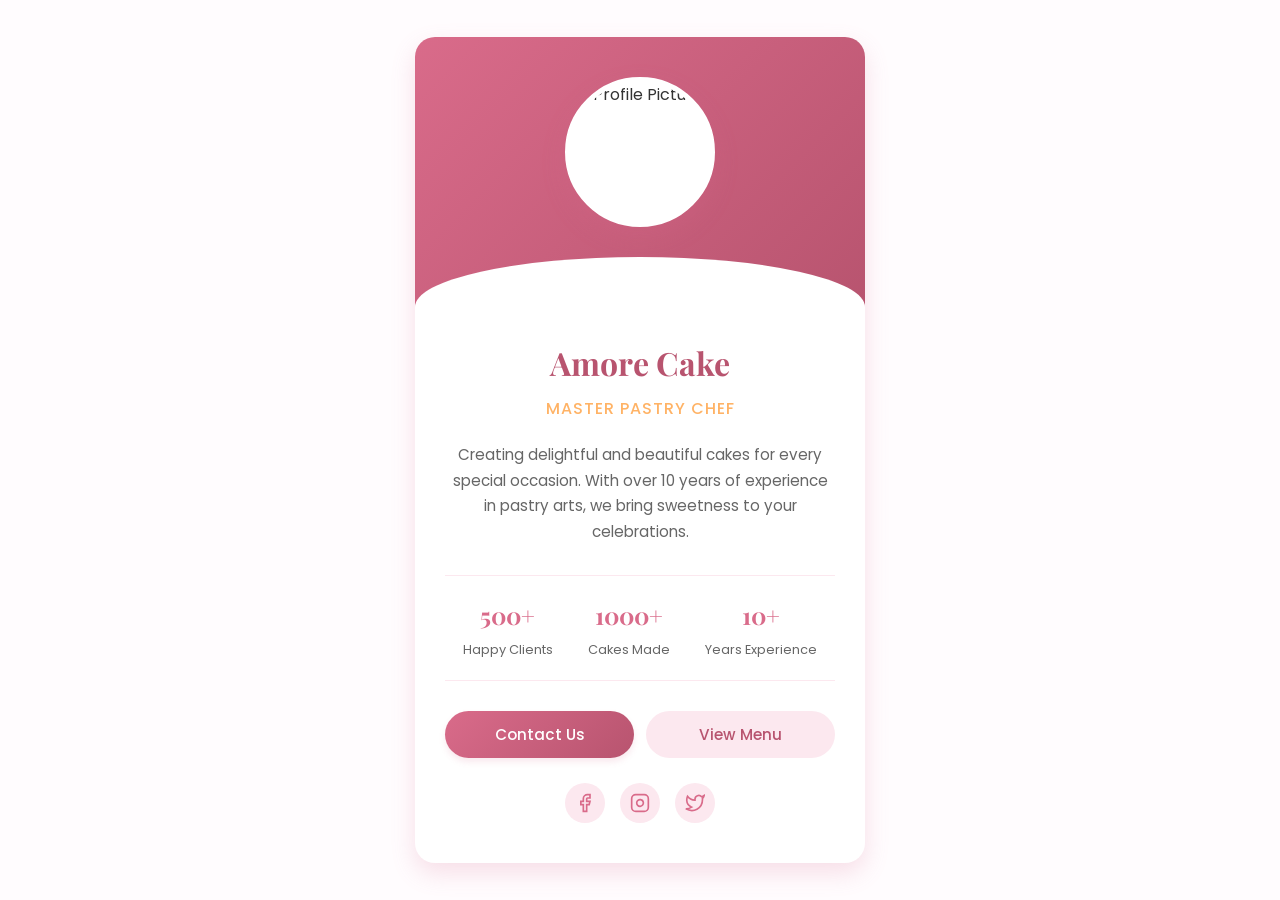
==== commit 90cdf366: "Add profile card with Amore Cake branding Co-authored-by: bms2025atulchaurasiya-droid <224395512+bms" ====
--- a/index.html
+++ b/index.html
@@ -1,349 +1,69 @@
 <!DOCTYPE html>
 <html lang="en">
 <head>
-  <meta charset="UTF-8" />
-  <meta name="viewport" content="width=device-width, initial-scale=1.0" />
-  <title>Amore Cake – Handcrafted Cakes &amp; Pastries</title>
-  <meta name="description" content="Amore Cake – artisan cakes and pastries baked fresh daily. Order custom cakes, cupcakes, and more for every occasion." />
-  <link rel="preconnect" href="https://fonts.googleapis.com" />
-  <link rel="preconnect" href="https://fonts.gstatic.com" crossorigin />
-  <link href="https://fonts.googleapis.com/css2?family=Playfair+Display:ital,wght@0,400;0,700;1,400&family=Poppins:wght@300;400;500;600&display=swap" rel="stylesheet" />
-  <link rel="stylesheet" href="css/style.css" />
+    <meta charset="UTF-8">
+    <meta name="viewport" content="width=device-width, initial-scale=1.0">
+    <title>Amore Cake - Profile</title>
+    <link rel="stylesheet" href="css/style.css">
+    <link rel="preconnect" href="https://fonts.googleapis.com">
+    <link rel="preconnect" href="https://fonts.gstatic.com" crossorigin>
+    <link href="https://fonts.googleapis.com/css2?family=Playfair+Display:wght@400;600;700&family=Poppins:wght@300;400;500;600&display=swap" rel="stylesheet">
 </head>
 <body>
-
-  <!-- ===== ANNOUNCEMENT BAR ===== -->
-  <div class="announcement-bar">
-    🎂 Free delivery on orders above ₹999 &nbsp;|&nbsp; Use code <strong>AMORE10</strong> for 10% off your first order!
-  </div>
-
-  <!-- ===== HEADER / NAV ===== -->
-  <header class="site-header" id="site-header">
-    <div class="container header-inner">
-      <a href="index.html" class="logo">
-        <span class="logo-icon">🍰</span>
-        <div class="logo-text">
-          <span class="logo-main">Amore</span>
-          <span class="logo-sub">CAKE</span>
+    <div class="container">
+        <div class="profile-card">
+            <div class="profile-header">
+                <div class="profile-image">
+                    <img src="https://via.placeholder.com/150" alt="Profile Picture">
+                </div>
+            </div>
+            <div class="profile-body">
+                <h1 class="profile-name">Amore Cake</h1>
+                <p class="profile-title">Master Pastry Chef</p>
+                <p class="profile-description">
+                    Creating delightful and beautiful cakes for every special occasion.
+                    With over 10 years of experience in pastry arts, we bring sweetness
+                    to your celebrations.
+                </p>
+                <div class="profile-stats">
+                    <div class="stat">
+                        <span class="stat-number">500+</span>
+                        <span class="stat-label">Happy Clients</span>
+                    </div>
+                    <div class="stat">
+                        <span class="stat-number">1000+</span>
+                        <span class="stat-label">Cakes Made</span>
+                    </div>
+                    <div class="stat">
+                        <span class="stat-number">10+</span>
+                        <span class="stat-label">Years Experience</span>
+                    </div>
+                </div>
+                <div class="profile-actions">
+                    <button class="btn btn-primary">Contact Us</button>
+                    <button class="btn btn-secondary">View Menu</button>
+                </div>
+                <div class="profile-social">
+                    <a href="#" class="social-link">
+                        <svg width="24" height="24" viewBox="0 0 24 24" fill="none" stroke="currentColor" stroke-width="2">
+                            <path d="M18 2h-3a5 5 0 0 0-5 5v3H7v4h3v8h4v-8h3l1-4h-4V7a1 1 0 0 1 1-1h3z"></path>
+                        </svg>
+                    </a>
+                    <a href="#" class="social-link">
+                        <svg width="24" height="24" viewBox="0 0 24 24" fill="none" stroke="currentColor" stroke-width="2">
+                            <rect x="2" y="2" width="20" height="20" rx="5" ry="5"></rect>
+                            <path d="M16 11.37A4 4 0 1 1 12.63 8 4 4 0 0 1 16 11.37z"></path>
+                            <line x1="17.5" y1="6.5" x2="17.51" y2="6.5"></line>
+                        </svg>
+                    </a>
+                    <a href="#" class="social-link">
+                        <svg width="24" height="24" viewBox="0 0 24 24" fill="none" stroke="currentColor" stroke-width="2">
+                            <path d="M23 3a10.9 10.9 0 0 1-3.14 1.53 4.48 4.48 0 0 0-7.86 3v1A10.66 10.66 0 0 1 3 4s-4 9 5 13a11.64 11.64 0 0 1-7 2c9 5 20 0 20-11.5a4.5 4.5 0 0 0-.08-.83A7.72 7.72 0 0 0 23 3z"></path>
+                        </svg>
+                    </a>
+                </div>
+            </div>
         </div>
-      </a>
-
-      <nav class="main-nav" id="main-nav">
-        <ul>
-          <li><a href="index.html" class="active">Home</a></li>
-          <li><a href="products.html">Cakes &amp; Treats</a></li>
-          <li><a href="products.html#custom">Custom Orders</a></li>
-          <li><a href="about.html">About Us</a></li>
-          <li><a href="about.html#contact">Contact</a></li>
-        </ul>
-      </nav>
-
-      <div class="header-actions">
-        <button class="btn-icon cart-toggle" id="cart-toggle" aria-label="Shopping cart">
-          🛒
-          <span class="cart-count" id="cart-count">0</span>
-        </button>
-        <button class="btn-hamburger" id="hamburger" aria-label="Toggle menu">
-          <span></span><span></span><span></span>
-        </button>
-      </div>
     </div>
-  </header>
-
-  <!-- ===== CART DRAWER ===== -->
-  <div class="cart-overlay" id="cart-overlay"></div>
-  <aside class="cart-drawer" id="cart-drawer" aria-label="Shopping cart">
-    <div class="cart-header">
-      <h2>Your Cart</h2>
-      <button class="btn-icon cart-close" id="cart-close" aria-label="Close cart">✕</button>
-    </div>
-    <div class="cart-items" id="cart-items">
-      <p class="cart-empty">Your cart is empty 🍰</p>
-    </div>
-    <div class="cart-footer" id="cart-footer" style="display:none">
-      <div class="cart-subtotal">
-        <span>Subtotal</span>
-        <span id="cart-subtotal">₹0</span>
-      </div>
-      <p class="cart-note">Shipping calculated at checkout</p>
-      <a href="#" class="btn btn-primary btn-block">Proceed to Checkout</a>
-    </div>
-  </aside>
-
-  <!-- ===== HERO ===== -->
-  <section class="hero">
-    <div class="hero-bg"></div>
-    <div class="container hero-content">
-      <span class="hero-eyebrow">Handcrafted with Love</span>
-      <h1 class="hero-title">Every Cake Tells<br /><em>A Sweet Story</em></h1>
-      <p class="hero-desc">Artisan cakes &amp; pastries baked fresh every day, made with the finest ingredients for your most memorable moments.</p>
-      <div class="hero-actions">
-        <a href="products.html" class="btn btn-primary btn-lg">Shop Now</a>
-        <a href="products.html#custom" class="btn btn-outline btn-lg">Custom Order</a>
-      </div>
-      <div class="hero-stats">
-        <div class="stat"><strong>500+</strong><span>Happy Customers</span></div>
-        <div class="stat"><strong>50+</strong><span>Cake Varieties</span></div>
-        <div class="stat"><strong>5★</strong><span>Rated by Locals</span></div>
-      </div>
-    </div>
-    <div class="hero-scroll-hint">
-      <span>Scroll to explore</span>
-      <div class="scroll-arrow"></div>
-    </div>
-  </section>
-
-  <!-- ===== CATEGORIES ===== -->
-  <section class="section categories-section">
-    <div class="container">
-      <div class="section-header">
-        <span class="section-tag">Browse</span>
-        <h2>Shop by Category</h2>
-      </div>
-      <div class="categories-grid">
-        <a href="products.html?cat=birthday" class="category-card">
-          <div class="category-img cat-birthday"></div>
-          <h3>Birthday Cakes</h3>
-          <span>12 items</span>
-        </a>
-        <a href="products.html?cat=wedding" class="category-card">
-          <div class="category-img cat-wedding"></div>
-          <h3>Wedding Cakes</h3>
-          <span>8 items</span>
-        </a>
-        <a href="products.html?cat=cupcakes" class="category-card">
-          <div class="category-img cat-cupcakes"></div>
-          <h3>Cupcakes</h3>
-          <span>15 items</span>
-        </a>
-        <a href="products.html?cat=desserts" class="category-card">
-          <div class="category-img cat-desserts"></div>
-          <h3>Desserts</h3>
-          <span>20 items</span>
-        </a>
-      </div>
-    </div>
-  </section>
-
-  <!-- ===== FEATURED PRODUCTS ===== -->
-  <section class="section products-section" id="featured">
-    <div class="container">
-      <div class="section-header">
-        <span class="section-tag">Our Bestsellers</span>
-        <h2>Freshly Baked Favourites</h2>
-        <p>Each creation is made to order with fresh, locally-sourced ingredients.</p>
-      </div>
-      <div class="products-grid" id="featured-grid">
-        <!-- Dynamically rendered by JS -->
-      </div>
-      <div class="section-cta">
-        <a href="products.html" class="btn btn-outline btn-lg">View All Products</a>
-      </div>
-    </div>
-  </section>
-
-  <!-- ===== CUSTOM ORDER BANNER ===== -->
-  <section class="custom-banner">
-    <div class="container custom-banner-inner">
-      <div class="custom-banner-text">
-        <span class="section-tag light">Made Just for You</span>
-        <h2>Design Your Dream Cake</h2>
-        <p>From intimate celebrations to grand weddings — we craft bespoke cakes tailored to your vision, flavour, and budget.</p>
-        <a href="products.html#custom" class="btn btn-primary btn-lg">Start Your Custom Order</a>
-      </div>
-      <div class="custom-banner-visual">
-        <div class="cake-3d">
-          <div class="cake-tier tier-3"></div>
-          <div class="cake-tier tier-2"></div>
-          <div class="cake-tier tier-1"></div>
-          <div class="cake-topper">🌸</div>
-        </div>
-      </div>
-    </div>
-  </section>
-
-  <!-- ===== WHY US ===== -->
-  <section class="section why-section">
-    <div class="container">
-      <div class="section-header">
-        <span class="section-tag">Why Amore?</span>
-        <h2>Baked with More than Ingredients</h2>
-      </div>
-      <div class="why-grid">
-        <div class="why-card">
-          <div class="why-icon">🌿</div>
-          <h3>100% Fresh</h3>
-          <p>No preservatives. Every cake is baked fresh on the day of delivery using locally-sourced ingredients.</p>
-        </div>
-        <div class="why-card">
-          <div class="why-icon">🎨</div>
-          <h3>Custom Designs</h3>
-          <p>Our designers bring your vision to life — any theme, any flavour, any occasion.</p>
-        </div>
-        <div class="why-card">
-          <div class="why-icon">🚚</div>
-          <h3>Same-Day Delivery</h3>
-          <p>Order by noon and receive your cake the same day within the city. Fresh, on time, every time.</p>
-        </div>
-        <div class="why-card">
-          <div class="why-icon">💯</div>
-          <h3>Happiness Guarantee</h3>
-          <p>Not satisfied? We'll replace or refund your order — no questions asked.</p>
-        </div>
-      </div>
-    </div>
-  </section>
-
-  <!-- ===== TESTIMONIALS ===== -->
-  <section class="section testimonials-section">
-    <div class="container">
-      <div class="section-header">
-        <span class="section-tag">Reviews</span>
-        <h2>What Our Customers Say</h2>
-      </div>
-      <div class="testimonials-carousel" id="testimonials-carousel">
-        <div class="testimonial-track" id="testimonial-track">
-          <div class="testimonial-card">
-            <div class="testimonial-stars">★★★★★</div>
-            <p>"The birthday cake was absolutely gorgeous and tasted even better! Everyone kept asking where we got it. Will order again!"</p>
-            <div class="testimonial-author">
-              <div class="author-avatar">P</div>
-              <div><strong>Priya Sharma</strong><span>Birthday Cake</span></div>
-            </div>
-          </div>
-          <div class="testimonial-card">
-            <div class="testimonial-stars">★★★★★</div>
-            <p>"Ordered a 3-tier wedding cake and it was nothing short of perfection. The team was professional and delivered on time."</p>
-            <div class="testimonial-author">
-              <div class="author-avatar">R</div>
-              <div><strong>Rahul &amp; Neha</strong><span>Wedding Cake</span></div>
-            </div>
-          </div>
-          <div class="testimonial-card">
-            <div class="testimonial-stars">★★★★★</div>
-            <p>"The red velvet cupcakes are to die for. I order a dozen every week. Best cupcakes in the city, hands down!"</p>
-            <div class="testimonial-author">
-              <div class="author-avatar">A</div>
-              <div><strong>Anika Joshi</strong><span>Cupcakes</span></div>
-            </div>
-          </div>
-          <div class="testimonial-card">
-            <div class="testimonial-stars">★★★★★</div>
-            <p>"Custom cake for my daughter's graduation — the design matched exactly what I described. Truly impressive work!"</p>
-            <div class="testimonial-author">
-              <div class="author-avatar">S</div>
-              <div><strong>Sunita Verma</strong><span>Custom Cake</span></div>
-            </div>
-          </div>
-          <div class="testimonial-card">
-            <div class="testimonial-stars">★★★★★</div>
-            <p>"Same-day delivery actually worked! Got the cake within 3 hours of ordering. Tasted amazing and looked stunning."</p>
-            <div class="testimonial-author">
-              <div class="author-avatar">K</div>
-              <div><strong>Karan Mehta</strong><span>Same-Day Delivery</span></div>
-            </div>
-          </div>
-        </div>
-      </div>
-      <div class="carousel-controls">
-        <button class="carousel-btn" id="carousel-prev" aria-label="Previous">‹</button>
-        <div class="carousel-dots" id="carousel-dots"></div>
-        <button class="carousel-btn" id="carousel-next" aria-label="Next">›</button>
-      </div>
-    </div>
-  </section>
-
-  <!-- ===== INSTAGRAM / GALLERY STRIP ===== -->
-  <section class="gallery-section">
-    <div class="container">
-      <div class="section-header">
-        <span class="section-tag">@amorecake</span>
-        <h2>Follow Our Sweet Journey</h2>
-      </div>
-    </div>
-    <div class="gallery-strip">
-      <div class="gallery-item gi-1"></div>
-      <div class="gallery-item gi-2"></div>
-      <div class="gallery-item gi-3"></div>
-      <div class="gallery-item gi-4"></div>
-      <div class="gallery-item gi-5"></div>
-      <div class="gallery-item gi-6"></div>
-    </div>
-  </section>
-
-  <!-- ===== NEWSLETTER ===== -->
-  <section class="newsletter-section">
-    <div class="container newsletter-inner">
-      <div class="newsletter-text">
-        <h2>Stay in the Sweet Loop</h2>
-        <p>Get exclusive offers, new flavour launches, and baking tips delivered straight to your inbox.</p>
-      </div>
-      <form class="newsletter-form" id="newsletter-form">
-        <input type="email" placeholder="Your email address" required aria-label="Email address" />
-        <button type="submit" class="btn btn-primary">Subscribe</button>
-      </form>
-    </div>
-  </section>
-
-  <!-- ===== FOOTER ===== -->
-  <footer class="site-footer">
-    <div class="container footer-grid">
-      <div class="footer-brand">
-        <a href="index.html" class="logo">
-          <span class="logo-icon">🍰</span>
-          <div class="logo-text">
-            <span class="logo-main">Amore</span>
-            <span class="logo-sub">CAKE</span>
-          </div>
-        </a>
-        <p>Artisan cakes &amp; pastries crafted with love for every occasion.</p>
-        <div class="social-links">
-          <a href="#" aria-label="Instagram" class="social-link">📸</a>
-          <a href="#" aria-label="Facebook" class="social-link">📘</a>
-          <a href="#" aria-label="WhatsApp" class="social-link">💬</a>
-        </div>
-      </div>
-
-      <div class="footer-links">
-        <h4>Quick Links</h4>
-        <ul>
-          <li><a href="index.html">Home</a></li>
-          <li><a href="products.html">Cakes &amp; Treats</a></li>
-          <li><a href="products.html#custom">Custom Orders</a></li>
-          <li><a href="about.html">About Us</a></li>
-          <li><a href="about.html#contact">Contact</a></li>
-        </ul>
-      </div>
-
-      <div class="footer-links">
-        <h4>Help</h4>
-        <ul>
-          <li><a href="#">FAQs</a></li>
-          <li><a href="#">Delivery Info</a></li>
-          <li><a href="#">Returns &amp; Refunds</a></li>
-          <li><a href="#">Privacy Policy</a></li>
-          <li><a href="#">Terms of Service</a></li>
-        </ul>
-      </div>
-
-      <div class="footer-contact">
-        <h4>Contact Us</h4>
-        <ul>
-          <li>📍 12, Baker Street, Pune – 411001</li>
-          <li>📞 <a href="tel:+919876543210">+91 98765 43210</a></li>
-          <li>✉️ <a href="mailto:hello@amorecake.in">hello@amorecake.in</a></li>
-          <li>🕐 Mon–Sat: 9am – 8pm</li>
-        </ul>
-      </div>
-    </div>
-    <div class="footer-bottom">
-      <p>&copy; 2026 Amore Cake. All rights reserved. Made with ❤️ for sweet moments.</p>
-    </div>
-  </footer>
-
-  <!-- ===== TOAST NOTIFICATION ===== -->
-  <div class="toast" id="toast"></div>
-
-  <script src="js/main.js"></script>
 </body>
 </html>
--- a/css/style.css
+++ b/css/style.css
@@ -1,1097 +1,271 @@
-/* =========================================================
-   Amore Cake – Global Stylesheet
-   ========================================================= */
-
-/* ---------- CSS Custom Properties ---------- */
+/* Amore Cake Website - Color Palette and Variables */
 :root {
-  --color-primary:   #c8507a;
-  --color-primary-d: #a8365e;
-  --color-primary-l: #f2d4de;
-  --color-accent:    #f9a03f;
-  --color-dark:      #1a1a2e;
-  --color-mid:       #4a4a6a;
-  --color-light:     #f9f4f7;
-  --color-white:     #ffffff;
-  --color-border:    #e8dde5;
-
-  --font-heading: 'Playfair Display', Georgia, serif;
-  --font-body:    'Poppins', system-ui, sans-serif;
-
-  --radius-sm:  6px;
-  --radius-md:  12px;
-  --radius-lg:  20px;
-  --radius-xl:  30px;
-
-  --shadow-sm:  0 2px 8px rgba(0,0,0,.06);
-  --shadow-md:  0 6px 24px rgba(0,0,0,.10);
-  --shadow-lg:  0 16px 48px rgba(0,0,0,.14);
-
-  --transition: .25s cubic-bezier(.4,0,.2,1);
-
-  --container: 1200px;
-  --header-h:  72px;
-}
-
-/* ---------- Reset ---------- */
-*, *::before, *::after { box-sizing: border-box; margin: 0; padding: 0; }
-html { scroll-behavior: smooth; font-size: 16px; }
+    /* Primary Colors */
+    --primary: #d96b8a;
+    --primary-dark: #b8546f;
+    --primary-light: #fce8ef;
+
+    /* Accent Colors */
+    --accent: #ffb366;
+
+    /* Background */
+    --bg: #fffcfe;
+    --white: #ffffff;
+
+    /* Text Colors */
+    --text-dark: #333333;
+    --text-light: #666666;
+
+    /* Fonts */
+    --font-heading: 'Playfair Display', serif;
+    --font-body: 'Poppins', sans-serif;
+
+    /* Shadows */
+    --shadow-sm: 0 2px 4px rgba(217, 107, 138, 0.1);
+    --shadow-md: 0 4px 6px rgba(217, 107, 138, 0.15);
+    --shadow-lg: 0 10px 25px rgba(217, 107, 138, 0.2);
+}
+
+/* Reset and Base Styles */
+* {
+    margin: 0;
+    padding: 0;
+    box-sizing: border-box;
+}
+
 body {
-  font-family: var(--font-body);
-  color: var(--color-dark);
-  background: var(--color-white);
-  line-height: 1.7;
-  overflow-x: hidden;
-}
-img { max-width: 100%; display: block; }
-a { color: inherit; text-decoration: none; }
-ul { list-style: none; }
-button { cursor: pointer; border: none; background: none; font-family: inherit; }
-input, select, textarea { font-family: inherit; }
-
-/* ---------- Typography ---------- */
-h1, h2, h3, h4 { font-family: var(--font-heading); line-height: 1.2; }
-h1 { font-size: clamp(2rem, 5vw, 3.5rem); }
-h2 { font-size: clamp(1.6rem, 3vw, 2.4rem); }
-h3 { font-size: 1.25rem; }
-p  { color: var(--color-mid); }
-em { color: var(--color-primary); font-style: italic; }
-
-/* ---------- Layout Utilities ---------- */
+    font-family: var(--font-body);
+    background-color: var(--bg);
+    color: var(--text-dark);
+    line-height: 1.6;
+    min-height: 100vh;
+    display: flex;
+    align-items: center;
+    justify-content: center;
+    padding: 20px;
+}
+
+/* Container */
 .container {
-  max-width: var(--container);
-  margin: 0 auto;
-  padding: 0 1.25rem;
-}
-.section { padding: 5rem 0; }
-.section-header {
-  text-align: center;
-  margin-bottom: 3rem;
-}
-.section-header p { max-width: 560px; margin: .75rem auto 0; }
-
-/* ---------- Section Tag ---------- */
-.section-tag {
-  display: inline-block;
-  font-size: .78rem;
-  font-weight: 600;
-  letter-spacing: .12em;
-  text-transform: uppercase;
-  color: var(--color-primary);
-  background: var(--color-primary-l);
-  padding: .3rem .9rem;
-  border-radius: var(--radius-xl);
-  margin-bottom: .75rem;
-}
-.section-tag.light {
-  color: var(--color-primary-l);
-  background: rgba(255,255,255,.15);
-}
-
-/* ---------- Buttons ---------- */
+    max-width: 1200px;
+    width: 100%;
+    display: flex;
+    justify-content: center;
+    align-items: center;
+}
+
+/* Profile Card */
+.profile-card {
+    background: var(--white);
+    border-radius: 20px;
+    box-shadow: var(--shadow-lg);
+    overflow: hidden;
+    max-width: 450px;
+    width: 100%;
+    transition: transform 0.3s ease, box-shadow 0.3s ease;
+}
+
+.profile-card:hover {
+    transform: translateY(-5px);
+    box-shadow: 0 15px 35px rgba(217, 107, 138, 0.25);
+}
+
+/* Profile Header */
+.profile-header {
+    background: linear-gradient(135deg, var(--primary) 0%, var(--primary-dark) 100%);
+    padding: 40px 20px 80px;
+    position: relative;
+    text-align: center;
+}
+
+.profile-header::after {
+    content: '';
+    position: absolute;
+    bottom: 0;
+    left: 0;
+    right: 0;
+    height: 50px;
+    background: var(--white);
+    border-radius: 50% 50% 0 0 / 100% 100% 0 0;
+}
+
+.profile-image {
+    position: relative;
+    z-index: 2;
+    width: 150px;
+    height: 150px;
+    margin: 0 auto;
+    border-radius: 50%;
+    overflow: hidden;
+    border: 5px solid var(--white);
+    box-shadow: var(--shadow-lg);
+    background: var(--white);
+}
+
+.profile-image img {
+    width: 100%;
+    height: 100%;
+    object-fit: cover;
+    display: block;
+}
+
+/* Profile Body */
+.profile-body {
+    padding: 30px 30px 40px;
+    text-align: center;
+}
+
+.profile-name {
+    font-family: var(--font-heading);
+    font-size: 2rem;
+    font-weight: 700;
+    color: var(--primary-dark);
+    margin-bottom: 8px;
+}
+
+.profile-title {
+    font-size: 1rem;
+    color: var(--accent);
+    font-weight: 500;
+    margin-bottom: 20px;
+    text-transform: uppercase;
+    letter-spacing: 1px;
+}
+
+.profile-description {
+    font-size: 0.95rem;
+    color: var(--text-light);
+    line-height: 1.7;
+    margin-bottom: 30px;
+}
+
+/* Profile Stats */
+.profile-stats {
+    display: flex;
+    justify-content: space-around;
+    margin-bottom: 30px;
+    padding: 20px 0;
+    border-top: 1px solid var(--primary-light);
+    border-bottom: 1px solid var(--primary-light);
+}
+
+.stat {
+    display: flex;
+    flex-direction: column;
+    align-items: center;
+}
+
+.stat-number {
+    font-family: var(--font-heading);
+    font-size: 1.5rem;
+    font-weight: 700;
+    color: var(--primary);
+    margin-bottom: 5px;
+}
+
+.stat-label {
+    font-size: 0.8rem;
+    color: var(--text-light);
+    font-weight: 400;
+}
+
+/* Profile Actions */
+.profile-actions {
+    display: flex;
+    gap: 12px;
+    margin-bottom: 25px;
+    flex-wrap: wrap;
+    justify-content: center;
+}
+
 .btn {
-  display: inline-flex;
-  align-items: center;
-  justify-content: center;
-  gap: .5rem;
-  padding: .75rem 1.75rem;
-  border-radius: var(--radius-xl);
-  font-size: .95rem;
-  font-weight: 600;
-  transition: var(--transition);
-  cursor: pointer;
-  border: 2px solid transparent;
-}
+    flex: 1;
+    min-width: 140px;
+    padding: 12px 24px;
+    border: none;
+    border-radius: 25px;
+    font-family: var(--font-body);
+    font-size: 0.95rem;
+    font-weight: 500;
+    cursor: pointer;
+    transition: all 0.3s ease;
+    text-transform: capitalize;
+}
+
 .btn-primary {
-  background: var(--color-primary);
-  color: var(--color-white);
-  border-color: var(--color-primary);
-}
+    background: linear-gradient(135deg, var(--primary) 0%, var(--primary-dark) 100%);
+    color: var(--white);
+    box-shadow: var(--shadow-md);
+}
+
 .btn-primary:hover {
-  background: var(--color-primary-d);
-  border-color: var(--color-primary-d);
-  transform: translateY(-2px);
-  box-shadow: 0 8px 20px rgba(200,80,122,.35);
-}
-.btn-outline {
-  background: transparent;
-  color: var(--color-primary);
-  border-color: var(--color-primary);
-}
-.btn-outline:hover {
-  background: var(--color-primary);
-  color: var(--color-white);
-  transform: translateY(-2px);
-}
-.btn-lg  { padding: .9rem 2.2rem; font-size: 1rem; }
-.btn-block { width: 100%; }
-.btn-icon {
-  position: relative;
-  font-size: 1.4rem;
-  padding: .35rem .5rem;
-  border-radius: 50%;
-  transition: var(--transition);
-}
-.btn-icon:hover { background: var(--color-primary-l); }
-
-/* ---------- Announcement Bar ---------- */
-.announcement-bar {
-  background: var(--color-primary);
-  color: var(--color-white);
-  text-align: center;
-  font-size: .85rem;
-  padding: .55rem 1rem;
-  position: relative;
-  z-index: 101;
-}
-.announcement-bar strong { font-weight: 700; }
-
-/* ---------- Header ---------- */
-.site-header {
-  position: sticky;
-  top: 0;
-  z-index: 100;
-  background: rgba(255,255,255,.95);
-  backdrop-filter: blur(12px);
-  border-bottom: 1px solid var(--color-border);
-  transition: box-shadow var(--transition);
-}
-.site-header.scrolled { box-shadow: var(--shadow-md); }
-.header-inner {
-  display: flex;
-  align-items: center;
-  justify-content: space-between;
-  height: var(--header-h);
-}
-
-/* Logo */
-.logo { display: flex; align-items: center; gap: .6rem; }
-.logo-icon { font-size: 2rem; }
-.logo-text { display: flex; flex-direction: column; line-height: 1.1; }
-.logo-main { font-family: var(--font-heading); font-size: 1.4rem; color: var(--color-primary); }
-.logo-sub  { font-size: .6rem; font-weight: 600; letter-spacing: .2em; color: var(--color-mid); }
-
-/* Main Nav */
-.main-nav ul {
-  display: flex;
-  gap: 2rem;
-  align-items: center;
-}
-.main-nav a {
-  font-size: .9rem;
-  font-weight: 500;
-  color: var(--color-dark);
-  position: relative;
-  padding-bottom: 3px;
-}
-.main-nav a::after {
-  content: '';
-  position: absolute;
-  bottom: 0; left: 0;
-  width: 0; height: 2px;
-  background: var(--color-primary);
-  transition: width var(--transition);
-}
-.main-nav a:hover::after,
-.main-nav a.active::after { width: 100%; }
-.main-nav a.active { color: var(--color-primary); }
-
-/* Header Actions */
-.header-actions { display: flex; align-items: center; gap: .75rem; }
-
-/* Cart Count */
-.cart-count {
-  position: absolute;
-  top: -4px; right: -4px;
-  background: var(--color-primary);
-  color: white;
-  font-size: .6rem;
-  font-weight: 700;
-  width: 18px; height: 18px;
-  border-radius: 50%;
-  display: flex;
-  align-items: center;
-  justify-content: center;
-  pointer-events: none;
-}
-
-/* Hamburger */
-.btn-hamburger {
-  display: none;
-  flex-direction: column;
-  gap: 5px;
-  padding: .4rem;
-  border-radius: var(--radius-sm);
-}
-.btn-hamburger span {
-  display: block;
-  width: 24px; height: 2px;
-  background: var(--color-dark);
-  transition: var(--transition);
-}
-.btn-hamburger.open span:nth-child(1) { transform: rotate(45deg) translate(5px, 5px); }
-.btn-hamburger.open span:nth-child(2) { opacity: 0; }
-.btn-hamburger.open span:nth-child(3) { transform: rotate(-45deg) translate(5px, -5px); }
-
-/* ---------- Cart Drawer ---------- */
-.cart-overlay {
-  display: none;
-  position: fixed;
-  inset: 0;
-  background: rgba(0,0,0,.4);
-  z-index: 200;
-}
-.cart-overlay.open { display: block; }
-.cart-drawer {
-  position: fixed;
-  top: 0; right: -420px;
-  width: 400px; max-width: 95vw;
-  height: 100%;
-  background: white;
-  z-index: 201;
-  box-shadow: var(--shadow-lg);
-  display: flex;
-  flex-direction: column;
-  transition: right .35s cubic-bezier(.4,0,.2,1);
-}
-.cart-drawer.open { right: 0; }
-.cart-header {
-  display: flex;
-  align-items: center;
-  justify-content: space-between;
-  padding: 1.25rem 1.5rem;
-  border-bottom: 1px solid var(--color-border);
-}
-.cart-header h2 { font-size: 1.2rem; }
-.cart-items {
-  flex: 1;
-  overflow-y: auto;
-  padding: 1rem 1.5rem;
-}
-.cart-empty {
-  text-align: center;
-  padding: 3rem 0;
-  color: var(--color-mid);
-  font-size: 1rem;
-}
-.cart-item {
-  display: flex;
-  align-items: flex-start;
-  gap: 1rem;
-  padding: 1rem 0;
-  border-bottom: 1px solid var(--color-border);
-}
-.cart-item-img {
-  width: 64px; height: 64px;
-  border-radius: var(--radius-md);
-  background: var(--color-primary-l);
-  display: flex;
-  align-items: center;
-  justify-content: center;
-  font-size: 2rem;
-  flex-shrink: 0;
-}
-.cart-item-info { flex: 1; }
-.cart-item-info h4 { font-size: .95rem; font-family: var(--font-body); margin-bottom: .2rem; }
-.cart-item-info .cart-item-price { color: var(--color-primary); font-weight: 600; font-size: .9rem; }
-.cart-item-qty {
-  display: flex;
-  align-items: center;
-  gap: .5rem;
-  margin-top: .4rem;
-}
-.qty-btn {
-  width: 26px; height: 26px;
-  border: 1px solid var(--color-border);
-  border-radius: 50%;
-  display: flex;
-  align-items: center;
-  justify-content: center;
-  font-size: 1rem;
-  transition: var(--transition);
-  cursor: pointer;
-  background: white;
-}
-.qty-btn:hover { border-color: var(--color-primary); color: var(--color-primary); }
-.qty-num { font-weight: 600; font-size: .9rem; min-width: 1.5rem; text-align: center; }
-.cart-item-remove {
-  font-size: 1rem;
-  color: var(--color-mid);
-  align-self: center;
-  padding: .3rem;
-  transition: var(--transition);
-}
-.cart-item-remove:hover { color: var(--color-primary); }
-.cart-footer {
-  padding: 1.25rem 1.5rem;
-  border-top: 1px solid var(--color-border);
-}
-.cart-subtotal {
-  display: flex;
-  justify-content: space-between;
-  font-weight: 600;
-  font-size: 1rem;
-  margin-bottom: .5rem;
-}
-.cart-subtotal span:last-child { color: var(--color-primary); }
-.cart-note { font-size: .82rem; color: var(--color-mid); margin-bottom: 1rem; }
-
-/* ---------- Hero ---------- */
-.hero {
-  position: relative;
-  min-height: calc(100vh - var(--header-h) - 42px);
-  display: flex;
-  align-items: center;
-  overflow: hidden;
-}
-.hero-bg {
-  position: absolute;
-  inset: 0;
-  background: linear-gradient(135deg, #fdf4f8 0%, #fff0f5 40%, #fff9e6 100%);
-  z-index: 0;
-}
-.hero-bg::before {
-  content: '';
-  position: absolute;
-  top: -100px; right: -100px;
-  width: 600px; height: 600px;
-  border-radius: 50%;
-  background: radial-gradient(circle, rgba(200,80,122,.12) 0%, transparent 70%);
-}
-.hero-bg::after {
-  content: '';
-  position: absolute;
-  bottom: -80px; left: -80px;
-  width: 400px; height: 400px;
-  border-radius: 50%;
-  background: radial-gradient(circle, rgba(249,160,63,.12) 0%, transparent 70%);
-}
-.hero-content {
-  position: relative;
-  z-index: 1;
-  padding: 4rem 1.25rem;
-  max-width: 660px;
-}
-.hero-eyebrow {
-  font-size: .85rem;
-  font-weight: 600;
-  letter-spacing: .12em;
-  text-transform: uppercase;
-  color: var(--color-primary);
-  display: block;
-  margin-bottom: 1rem;
-}
-.hero-title {
-  font-size: clamp(2.6rem, 5.5vw, 4.2rem);
-  line-height: 1.1;
-  margin-bottom: 1.25rem;
-  color: var(--color-dark);
-}
-.hero-desc { font-size: 1.1rem; max-width: 480px; margin-bottom: 2rem; }
-.hero-actions { display: flex; gap: 1rem; flex-wrap: wrap; margin-bottom: 3rem; }
-.hero-stats {
-  display: flex;
-  gap: 2.5rem;
-}
-.stat { display: flex; flex-direction: column; }
-.stat strong { font-size: 1.6rem; font-family: var(--font-heading); color: var(--color-primary); line-height: 1; }
-.stat span { font-size: .78rem; color: var(--color-mid); }
-.hero-scroll-hint {
-  position: absolute;
-  bottom: 2rem;
-  left: 50%;
-  transform: translateX(-50%);
-  display: flex;
-  flex-direction: column;
-  align-items: center;
-  gap: .4rem;
-  font-size: .75rem;
-  color: var(--color-mid);
-  z-index: 1;
-  animation: fadeInUp 1s ease .8s both;
-}
-.scroll-arrow {
-  width: 20px; height: 20px;
-  border-right: 2px solid var(--color-primary);
-  border-bottom: 2px solid var(--color-primary);
-  transform: rotate(45deg);
-  animation: bounce .8s infinite alternate;
-}
-@keyframes bounce { from { transform: rotate(45deg) translateY(0); } to { transform: rotate(45deg) translateY(5px); } }
-@keyframes fadeInUp { from { opacity: 0; transform: translateX(-50%) translateY(20px); } to { opacity: 1; transform: translateX(-50%) translateY(0); } }
-
-/* ---------- Page Hero (inner pages) ---------- */
-.page-hero {
-  background: linear-gradient(135deg, var(--color-primary) 0%, var(--color-primary-d) 100%);
-  color: white;
-  text-align: center;
-  padding: 5rem 1.25rem 4rem;
-  margin-top: 0;
-}
-.page-hero h1 { color: white; margin-bottom: .75rem; }
-.page-hero p { color: rgba(255,255,255,.85); font-size: 1.1rem; max-width: 540px; margin: 0 auto; }
-
-/* ---------- Categories ---------- */
-.categories-grid {
-  display: grid;
-  grid-template-columns: repeat(4, 1fr);
-  gap: 1.25rem;
-}
-.category-card {
-  border-radius: var(--radius-lg);
-  overflow: hidden;
-  text-decoration: none;
-  background: var(--color-light);
-  border: 1px solid var(--color-border);
-  transition: var(--transition);
-  text-align: center;
-  padding-bottom: 1.25rem;
-}
-.category-card:hover { transform: translateY(-6px); box-shadow: var(--shadow-md); }
-.category-card h3 { font-size: 1rem; margin-top: .75rem; color: var(--color-dark); }
-.category-card span { font-size: .82rem; color: var(--color-mid); }
-.category-img {
-  height: 160px;
-  width: 100%;
-  display: flex;
-  align-items: center;
-  justify-content: center;
-  font-size: 4rem;
-}
-.cat-birthday { background: linear-gradient(135deg, #ffecd2, #fcb69f); }
-.cat-birthday::after { content: '🎂'; }
-.cat-wedding   { background: linear-gradient(135deg, #a18cd1, #fbc2eb); }
-.cat-wedding::after   { content: '💍'; }
-.cat-cupcakes  { background: linear-gradient(135deg, #fccb90, #d57eeb); }
-.cat-cupcakes::after  { content: '🧁'; }
-.cat-desserts  { background: linear-gradient(135deg, #a1c4fd, #c2e9fb); }
-.cat-desserts::after  { content: '🍮'; }
-
-/* ---------- Products Grid ---------- */
-.products-grid {
-  display: grid;
-  grid-template-columns: repeat(auto-fill, minmax(260px, 1fr));
-  gap: 1.5rem;
-}
-
-/* Product Card */
-.product-card {
-  border-radius: var(--radius-lg);
-  background: white;
-  border: 1px solid var(--color-border);
-  overflow: hidden;
-  transition: var(--transition);
-  position: relative;
-}
-.product-card:hover { transform: translateY(-6px); box-shadow: var(--shadow-md); }
-.product-badge {
-  position: absolute;
-  top: .75rem; left: .75rem;
-  z-index: 2;
-  font-size: .72rem;
-  font-weight: 700;
-  padding: .25rem .7rem;
-  border-radius: var(--radius-xl);
-  text-transform: uppercase;
-  letter-spacing: .05em;
-}
-.badge-bestseller { background: var(--color-accent); color: white; }
-.badge-new        { background: var(--color-primary); color: white; }
-.badge-vegan      { background: #5cb85c; color: white; }
-
-.product-img-wrap {
-  height: 220px;
-  overflow: hidden;
-  position: relative;
-  display: flex;
-  align-items: center;
-  justify-content: center;
-}
-.product-emoji {
-  font-size: 5rem;
-  line-height: 1;
-  transition: transform .4s ease;
-}
-.product-card:hover .product-emoji { transform: scale(1.12) rotate(-3deg); }
-.product-img-wrap .product-overlay {
-  position: absolute;
-  inset: 0;
-  background: rgba(200,80,122,.08);
-  opacity: 0;
-  transition: var(--transition);
-}
-.product-card:hover .product-overlay { opacity: 1; }
-
-.product-body { padding: 1rem 1.25rem 1.25rem; }
-.product-category {
-  font-size: .72rem;
-  font-weight: 600;
-  letter-spacing: .1em;
-  text-transform: uppercase;
-  color: var(--color-primary);
-  margin-bottom: .25rem;
-}
-.product-name { font-size: 1.05rem; color: var(--color-dark); margin-bottom: .3rem; }
-.product-desc { font-size: .85rem; color: var(--color-mid); margin-bottom: .75rem; line-height: 1.5; }
-.product-rating {
-  display: flex;
-  align-items: center;
-  gap: .3rem;
-  margin-bottom: .75rem;
-}
-.stars { color: #f5a623; font-size: .85rem; }
-.rating-count { font-size: .78rem; color: var(--color-mid); }
-.product-footer {
-  display: flex;
-  align-items: center;
-  justify-content: space-between;
-  padding-top: .75rem;
-  border-top: 1px solid var(--color-border);
-}
-.product-price strong { font-size: 1.15rem; color: var(--color-primary); }
-.product-price s { font-size: .85rem; color: var(--color-mid); margin-left: .3rem; }
-.btn-add-cart {
-  background: var(--color-primary);
-  color: white;
-  border: none;
-  border-radius: var(--radius-xl);
-  padding: .5rem 1rem;
-  font-size: .85rem;
-  font-weight: 600;
-  transition: var(--transition);
-  cursor: pointer;
-}
-.btn-add-cart:hover { background: var(--color-primary-d); transform: scale(1.04); }
-
-.no-results {
-  text-align: center;
-  padding: 3rem;
-  color: var(--color-mid);
-  font-size: 1.05rem;
-  grid-column: 1/-1;
-}
-
-/* ---------- Custom Order Banner ---------- */
-.custom-banner {
-  background: linear-gradient(135deg, var(--color-dark) 0%, #2d1b4e 100%);
-  color: white;
-  padding: 5rem 0;
-  overflow: hidden;
-}
-.custom-banner-inner {
-  display: grid;
-  grid-template-columns: 1fr 1fr;
-  gap: 3rem;
-  align-items: center;
-}
-.custom-banner-text h2 { color: white; margin: .5rem 0 1rem; }
-.custom-banner-text p { color: rgba(255,255,255,.75); margin-bottom: 2rem; }
-
-/* 3D Cake Animation */
-.cake-3d {
-  display: flex;
-  flex-direction: column;
-  align-items: center;
-  justify-content: flex-end;
-  height: 280px;
-  animation: floatCake 4s ease-in-out infinite;
-}
-@keyframes floatCake {
-  0%, 100% { transform: translateY(0); }
-  50%       { transform: translateY(-18px); }
-}
-.cake-tier {
-  border-radius: 10px 10px 6px 6px;
-  position: relative;
-  box-shadow: 0 8px 20px rgba(0,0,0,.3);
-}
-.tier-1 {
-  width: 180px; height: 60px;
-  background: linear-gradient(135deg, #f2d4de, #e8b4c8);
-  border-top: 4px solid #fbc2d8;
-}
-.tier-2 {
-  width: 130px; height: 50px;
-  background: linear-gradient(135deg, #c8507a, #a8365e);
-  border-top: 3px solid #d9698e;
-  margin-bottom: -2px;
-}
-.tier-3 {
-  width: 90px; height: 40px;
-  background: linear-gradient(135deg, #2d1b4e, #3d2060);
-  border-top: 3px solid #4a2875;
-  margin-bottom: -2px;
-}
-.cake-topper { font-size: 2rem; margin-bottom: -4px; }
-
-/* ---------- Why Us ---------- */
-.why-grid {
-  display: grid;
-  grid-template-columns: repeat(4, 1fr);
-  gap: 1.5rem;
-}
-.why-card {
-  background: var(--color-light);
-  border-radius: var(--radius-lg);
-  padding: 2rem 1.5rem;
-  text-align: center;
-  transition: var(--transition);
-  border: 1px solid var(--color-border);
-}
-.why-card:hover { transform: translateY(-6px); box-shadow: var(--shadow-md); background: white; }
-.why-icon { font-size: 2.8rem; margin-bottom: 1rem; }
-.why-card h3 { margin-bottom: .5rem; }
-.why-card p { font-size: .9rem; }
-
-/* ---------- Testimonials ---------- */
-.testimonials-section { background: var(--color-light); }
-.testimonials-carousel { overflow: hidden; }
-.testimonial-track {
-  display: flex;
-  gap: 1.5rem;
-  transition: transform .45s cubic-bezier(.4,0,.2,1);
-}
-.testimonial-card {
-  min-width: calc(33.333% - 1rem);
-  background: white;
-  border-radius: var(--radius-lg);
-  padding: 2rem;
-  border: 1px solid var(--color-border);
-  flex-shrink: 0;
-}
-.testimonial-stars { color: #f5a623; font-size: 1.1rem; margin-bottom: .75rem; }
-.testimonial-card p { font-size: .95rem; margin-bottom: 1.25rem; font-style: italic; }
-.testimonial-author { display: flex; align-items: center; gap: .75rem; }
-.author-avatar {
-  width: 44px; height: 44px;
-  border-radius: 50%;
-  background: var(--color-primary);
-  color: white;
-  display: flex;
-  align-items: center;
-  justify-content: center;
-  font-weight: 700;
-  font-size: 1.1rem;
-  flex-shrink: 0;
-}
-.testimonial-author div strong { display: block; font-size: .95rem; }
-.testimonial-author div span  { font-size: .8rem; color: var(--color-mid); }
-.carousel-controls {
-  display: flex;
-  align-items: center;
-  justify-content: center;
-  gap: 1rem;
-  margin-top: 2rem;
-}
-.carousel-btn {
-  width: 42px; height: 42px;
-  border-radius: 50%;
-  background: white;
-  border: 2px solid var(--color-border);
-  font-size: 1.4rem;
-  color: var(--color-primary);
-  display: flex;
-  align-items: center;
-  justify-content: center;
-  transition: var(--transition);
-  cursor: pointer;
-}
-.carousel-btn:hover { background: var(--color-primary); color: white; border-color: var(--color-primary); }
-.carousel-dots { display: flex; gap: .5rem; }
-.carousel-dot {
-  width: 8px; height: 8px;
-  border-radius: 50%;
-  background: var(--color-border);
-  transition: var(--transition);
-  cursor: pointer;
-  border: none;
-}
-.carousel-dot.active { background: var(--color-primary); width: 24px; border-radius: 4px; }
-
-/* ---------- Gallery Strip ---------- */
-.gallery-section { padding: 4rem 0 0; }
-.gallery-strip {
-  display: flex;
-  height: 240px;
-  margin-top: 2rem;
-  gap: 4px;
-}
-.gallery-item {
-  flex: 1;
-  overflow: hidden;
-  position: relative;
-  cursor: pointer;
-  display: flex;
-  align-items: center;
-  justify-content: center;
-  font-size: 3rem;
-  transition: flex .35s ease;
-}
-.gallery-item:hover { flex: 2; }
-.gi-1 { background: linear-gradient(135deg, #ffecd2 0%, #fcb69f 100%); }
-.gi-1::after { content: '🎂'; }
-.gi-2 { background: linear-gradient(135deg, #a1c4fd 0%, #c2e9fb 100%); }
-.gi-2::after { content: '🧁'; }
-.gi-3 { background: linear-gradient(135deg, #fbc2eb 0%, #a6c1ee 100%); }
-.gi-3::after { content: '🍰'; }
-.gi-4 { background: linear-gradient(135deg, #fddb92 0%, #d1fdff 100%); }
-.gi-4::after { content: '🎉'; }
-.gi-5 { background: linear-gradient(135deg, #e0c3fc 0%, #8ec5fc 100%); }
-.gi-5::after { content: '🌸'; }
-.gi-6 { background: linear-gradient(135deg, #f9d423 0%, #ff4e50 100%); }
-.gi-6::after { content: '🍫'; }
-
-/* ---------- Newsletter ---------- */
-.newsletter-section {
-  background: var(--color-primary);
-  padding: 4rem 0;
-}
-.newsletter-inner {
-  display: flex;
-  align-items: center;
-  gap: 3rem;
-  justify-content: space-between;
-}
-.newsletter-text h2 { color: white; margin-bottom: .5rem; }
-.newsletter-text p  { color: rgba(255,255,255,.8); }
-.newsletter-form { display: flex; gap: .75rem; flex-shrink: 0; }
-.newsletter-form input {
-  padding: .75rem 1.25rem;
-  border-radius: var(--radius-xl);
-  border: 2px solid rgba(255,255,255,.3);
-  background: rgba(255,255,255,.15);
-  color: white;
-  width: 300px;
-  font-size: .95rem;
-  outline: none;
-  transition: var(--transition);
-}
-.newsletter-form input::placeholder { color: rgba(255,255,255,.6); }
-.newsletter-form input:focus { border-color: white; background: rgba(255,255,255,.25); }
-.newsletter-form .btn-primary {
-  background: white;
-  color: var(--color-primary);
-  border-color: white;
-}
-.newsletter-form .btn-primary:hover {
-  background: var(--color-primary-l);
-  border-color: var(--color-primary-l);
-  color: var(--color-primary-d);
-}
-
-/* ---------- Shop Toolbar ---------- */
-.shop-toolbar {
-  background: white;
-  border-bottom: 1px solid var(--color-border);
-  position: sticky;
-  top: var(--header-h);
-  z-index: 50;
-}
-.toolbar-inner {
-  display: flex;
-  align-items: center;
-  justify-content: space-between;
-  padding: .75rem 1.25rem;
-  flex-wrap: wrap;
-  gap: .75rem;
-}
-.filter-tabs { display: flex; gap: .5rem; flex-wrap: wrap; }
-.filter-tab {
-  padding: .4rem 1rem;
-  border-radius: var(--radius-xl);
-  font-size: .85rem;
-  font-weight: 500;
-  border: 1.5px solid var(--color-border);
-  background: white;
-  color: var(--color-mid);
-  transition: var(--transition);
-  cursor: pointer;
-}
-.filter-tab:hover { border-color: var(--color-primary); color: var(--color-primary); }
-.filter-tab.active { background: var(--color-primary); color: white; border-color: var(--color-primary); }
-.sort-control { display: flex; align-items: center; gap: .5rem; font-size: .9rem; }
-.sort-control label { color: var(--color-mid); }
-.sort-control select {
-  padding: .4rem .8rem;
-  border: 1.5px solid var(--color-border);
-  border-radius: var(--radius-sm);
-  background: white;
-  color: var(--color-dark);
-  font-size: .88rem;
-  cursor: pointer;
-  outline: none;
-}
-.sort-control select:focus { border-color: var(--color-primary); }
-
-/* ---------- Custom Order Form ---------- */
-.custom-order-section { background: var(--color-light); }
-.custom-order-form {
-  max-width: 800px;
-  margin: 0 auto;
-  background: white;
-  border-radius: var(--radius-lg);
-  padding: 2.5rem;
-  box-shadow: var(--shadow-sm);
-  border: 1px solid var(--color-border);
-}
-
-/* ---------- Shared Form Styles ---------- */
-.form-grid {
-  display: grid;
-  grid-template-columns: 1fr 1fr;
-  gap: 1.25rem;
-  margin-bottom: 1.5rem;
-}
-.form-group { display: flex; flex-direction: column; gap: .4rem; }
-.form-group--full { grid-column: 1 / -1; }
-.form-group label { font-size: .88rem; font-weight: 600; color: var(--color-dark); }
-.form-group input,
-.form-group select,
-.form-group textarea {
-  padding: .7rem 1rem;
-  border: 1.5px solid var(--color-border);
-  border-radius: var(--radius-md);
-  font-size: .95rem;
-  color: var(--color-dark);
-  background: white;
-  outline: none;
-  transition: border-color var(--transition);
-}
-.form-group input:focus,
-.form-group select:focus,
-.form-group textarea:focus {
-  border-color: var(--color-primary);
-  box-shadow: 0 0 0 3px rgba(200,80,122,.1);
-}
-.form-group textarea { resize: vertical; min-height: 120px; }
-
-/* ---------- About Story ---------- */
-.about-story { background: var(--color-white); }
-.about-story-inner {
-  display: grid;
-  grid-template-columns: 1fr 1fr;
-  gap: 4rem;
-  align-items: center;
-}
-.story-visual {
-  background: linear-gradient(135deg, #fdf4f8, #fff0f5);
-  border-radius: var(--radius-xl);
-  height: 380px;
-  display: flex;
-  align-items: flex-end;
-  justify-content: center;
-  padding-bottom: 2rem;
-  border: 1px solid var(--color-border);
-  overflow: hidden;
-}
-.story-cake-stack { display: flex; flex-direction: column; align-items: center; }
-.s-tier { border-radius: 8px 8px 4px 4px; box-shadow: 0 4px 12px rgba(0,0,0,.15); }
-.s1 { width: 160px; height: 55px; background: linear-gradient(135deg, #f2d4de, #e8b4c8); }
-.s2 { width: 110px; height: 45px; background: linear-gradient(135deg, #c8507a, #a8365e); margin-bottom: -2px; }
-.s3 { width: 75px;  height: 38px; background: linear-gradient(135deg, #9c4a7a, #6d3069); margin-bottom: -2px; }
-.s-topper { font-size: 1.8rem; margin-bottom: -4px; }
-.about-story-text h2 { margin: .5rem 0 1rem; }
-.about-story-text p { margin-bottom: .75rem; }
-.story-stats { display: flex; gap: 2rem; margin-top: 1.5rem; }
-.s-stat { display: flex; flex-direction: column; }
-.s-stat strong { font-size: 1.6rem; font-family: var(--font-heading); color: var(--color-primary); line-height: 1; }
-.s-stat span { font-size: .78rem; color: var(--color-mid); }
-
-/* ---------- Team ---------- */
-.team-grid {
-  display: grid;
-  grid-template-columns: repeat(3, 1fr);
-  gap: 1.5rem;
-}
-.team-card {
-  background: var(--color-light);
-  border-radius: var(--radius-lg);
-  padding: 2rem;
-  text-align: center;
-  border: 1px solid var(--color-border);
-  transition: var(--transition);
-}
-.team-card:hover { transform: translateY(-6px); box-shadow: var(--shadow-md); background: white; }
-.team-avatar {
-  width: 80px; height: 80px;
-  border-radius: 50%;
-  display: flex;
-  align-items: center;
-  justify-content: center;
-  font-size: 2rem;
-  font-weight: 700;
-  color: white;
-  margin: 0 auto 1rem;
-}
-.avatar-1 { background: linear-gradient(135deg, var(--color-primary), var(--color-primary-d)); }
-.avatar-2 { background: linear-gradient(135deg, #a18cd1, #7b5ea7); }
-.avatar-3 { background: linear-gradient(135deg, var(--color-accent), #e07d20); }
-.team-role { font-size: .8rem; color: var(--color-primary); font-weight: 600; letter-spacing: .05em; text-transform: uppercase; display: block; margin-bottom: .6rem; }
-.team-card p { font-size: .88rem; }
-
-/* ---------- Values ---------- */
-.values-section {
-  background: linear-gradient(135deg, var(--color-dark) 0%, #2d1b4e 100%);
-  padding: 5rem 0;
-}
-.values-section .section-header h2 { color: white; }
-.values-grid {
-  display: grid;
-  grid-template-columns: repeat(4, 1fr);
-  gap: 1.5rem;
-}
-.value-item {
-  background: rgba(255,255,255,.06);
-  border: 1px solid rgba(255,255,255,.1);
-  border-radius: var(--radius-lg);
-  padding: 2rem 1.5rem;
-  transition: var(--transition);
-}
-.value-item:hover { background: rgba(255,255,255,.1); transform: translateY(-4px); }
-.value-num { font-family: var(--font-heading); font-size: 2.5rem; color: var(--color-primary); line-height: 1; margin-bottom: .5rem; }
-.value-item h3 { color: white; margin-bottom: .5rem; font-size: 1rem; }
-.value-item p  { color: rgba(255,255,255,.7); font-size: .88rem; }
-
-/* ---------- Contact ---------- */
-.contact-grid {
-  display: grid;
-  grid-template-columns: 1fr 1.4fr;
-  gap: 3rem;
-  align-items: start;
-}
-.contact-info { display: flex; flex-direction: column; gap: 1.5rem; }
-.contact-item { display: flex; gap: 1rem; }
-.contact-icon { font-size: 1.5rem; width: 44px; height: 44px; background: var(--color-primary-l); border-radius: var(--radius-md); display: flex; align-items: center; justify-content: center; flex-shrink: 0; }
-.contact-item h4 { font-size: .95rem; margin-bottom: .2rem; font-family: var(--font-body); }
-.contact-item p, .contact-item a { font-size: .9rem; color: var(--color-mid); }
-.contact-item a:hover { color: var(--color-primary); }
-.contact-form {
-  background: white;
-  border-radius: var(--radius-lg);
-  padding: 2rem;
-  box-shadow: var(--shadow-sm);
-  border: 1px solid var(--color-border);
-}
-.contact-form .form-grid { grid-template-columns: 1fr; }
-.contact-form .btn { width: 100%; }
-
-/* ---------- Footer ---------- */
-.site-footer { background: var(--color-dark); color: rgba(255,255,255,.8); padding-top: 4rem; }
-.footer-grid {
-  display: grid;
-  grid-template-columns: 1.5fr 1fr 1fr 1.2fr;
-  gap: 2.5rem;
-  padding-bottom: 3rem;
-}
-.footer-brand .logo-main { color: var(--color-primary-l); }
-.footer-brand .logo-sub  { color: rgba(255,255,255,.5); }
-.footer-brand p { font-size: .88rem; margin-top: .75rem; color: rgba(255,255,255,.6); }
-.social-links { display: flex; gap: .75rem; margin-top: 1rem; }
+    transform: translateY(-2px);
+    box-shadow: 0 6px 12px rgba(217, 107, 138, 0.3);
+}
+
+.btn-secondary {
+    background: var(--primary-light);
+    color: var(--primary-dark);
+}
+
+.btn-secondary:hover {
+    background: var(--primary);
+    color: var(--white);
+    transform: translateY(-2px);
+}
+
+/* Profile Social */
+.profile-social {
+    display: flex;
+    justify-content: center;
+    gap: 15px;
+}
+
 .social-link {
-  width: 38px; height: 38px;
-  background: rgba(255,255,255,.08);
-  border-radius: 50%;
-  display: flex;
-  align-items: center;
-  justify-content: center;
-  font-size: 1.1rem;
-  transition: var(--transition);
-}
-.social-link:hover { background: var(--color-primary); }
-.footer-links h4, .footer-contact h4 { color: white; font-size: .95rem; margin-bottom: 1rem; font-family: var(--font-body); font-weight: 600; }
-.footer-links ul li, .footer-contact ul li { margin-bottom: .5rem; }
-.footer-links a, .footer-contact a { font-size: .88rem; color: rgba(255,255,255,.6); transition: color var(--transition); }
-.footer-links a:hover, .footer-contact a:hover { color: var(--color-primary-l); }
-.footer-contact ul li { font-size: .88rem; display: flex; gap: .5rem; align-items: flex-start; }
-.footer-bottom {
-  border-top: 1px solid rgba(255,255,255,.1);
-  padding: 1.25rem 0;
-  text-align: center;
-}
-.footer-bottom p { font-size: .82rem; color: rgba(255,255,255,.5); }
-
-/* ---------- Toast ---------- */
-.toast {
-  position: fixed;
-  bottom: 2rem;
-  left: 50%;
-  transform: translateX(-50%) translateY(100px);
-  background: var(--color-dark);
-  color: white;
-  padding: .75rem 1.5rem;
-  border-radius: var(--radius-xl);
-  font-size: .9rem;
-  font-weight: 500;
-  box-shadow: var(--shadow-lg);
-  z-index: 500;
-  transition: transform .35s cubic-bezier(.4,0,.2,1), opacity .35s;
-  opacity: 0;
-  pointer-events: none;
-  white-space: nowrap;
-}
-.toast.show {
-  transform: translateX(-50%) translateY(0);
-  opacity: 1;
-}
-.toast.success { background: #2d9e4e; }
-.toast.error   { background: #c0392b; }
-
-/* =========================================================
-   Responsive
-   ========================================================= */
-
-@media (max-width: 1024px) {
-  .categories-grid { grid-template-columns: repeat(2, 1fr); }
-  .why-grid { grid-template-columns: repeat(2, 1fr); }
-  .values-grid { grid-template-columns: repeat(2, 1fr); }
-  .footer-grid { grid-template-columns: 1fr 1fr; }
-  .custom-banner-inner { grid-template-columns: 1fr; }
-  .cake-3d { display: none; }
-  .testimonial-card { min-width: calc(50% - .75rem); }
-  .newsletter-inner { flex-direction: column; gap: 1.5rem; text-align: center; }
-  .newsletter-form input { width: 260px; }
-}
-
-@media (max-width: 768px) {
-  :root { --header-h: 64px; }
-  .btn-hamburger { display: flex; }
-  .main-nav {
-    display: none;
-    position: absolute;
-    top: calc(var(--header-h) + 42px);
-    left: 0; right: 0;
-    background: white;
-    border-bottom: 1px solid var(--color-border);
+    width: 40px;
+    height: 40px;
+    border-radius: 50%;
+    background: var(--primary-light);
+    color: var(--primary);
+    display: flex;
+    align-items: center;
+    justify-content: center;
+    transition: all 0.3s ease;
+    text-decoration: none;
+}
+
+.social-link:hover {
+    background: var(--primary);
+    color: var(--white);
+    transform: translateY(-3px);
     box-shadow: var(--shadow-md);
-    z-index: 99;
-  }
-  .main-nav.open { display: block; }
-  .main-nav ul { flex-direction: column; gap: 0; padding: .5rem 0; }
-  .main-nav li a { display: block; padding: .8rem 1.5rem; }
-  .main-nav a::after { display: none; }
-
-  .categories-grid { grid-template-columns: repeat(2, 1fr); }
-  .hero-content { max-width: 100%; }
-  .hero-stats { gap: 1.5rem; }
-  .about-story-inner { grid-template-columns: 1fr; }
-  .contact-grid { grid-template-columns: 1fr; }
-  .team-grid { grid-template-columns: 1fr 1fr; }
-  .form-grid { grid-template-columns: 1fr; }
-  .footer-grid { grid-template-columns: 1fr; gap: 1.5rem; }
-  .gallery-strip { height: 160px; }
-  .gallery-item { font-size: 2rem; }
-  .testimonial-card { min-width: calc(100% - 0px); }
-
-  .section-cta { text-align: center; }
-}
-
+}
+
+.social-link svg {
+    width: 20px;
+    height: 20px;
+}
+
+/* Responsive Design */
 @media (max-width: 480px) {
-  .hero-actions { flex-direction: column; }
-  .hero-actions .btn { text-align: center; }
-  .categories-grid { grid-template-columns: 1fr; }
-  .why-grid { grid-template-columns: 1fr; }
-  .values-grid { grid-template-columns: 1fr; }
-  .team-grid { grid-template-columns: 1fr; }
-  .newsletter-form { flex-direction: column; }
-  .newsletter-form input { width: 100%; }
-  .custom-order-form, .contact-form { padding: 1.25rem; }
-}
+    .profile-card {
+        border-radius: 15px;
+    }
+
+    .profile-name {
+        font-size: 1.75rem;
+    }
+
+    .profile-stats {
+        flex-direction: column;
+        gap: 15px;
+    }
+
+    .profile-actions {
+        flex-direction: column;
+    }
+
+    .btn {
+        width: 100%;
+    }
+}
